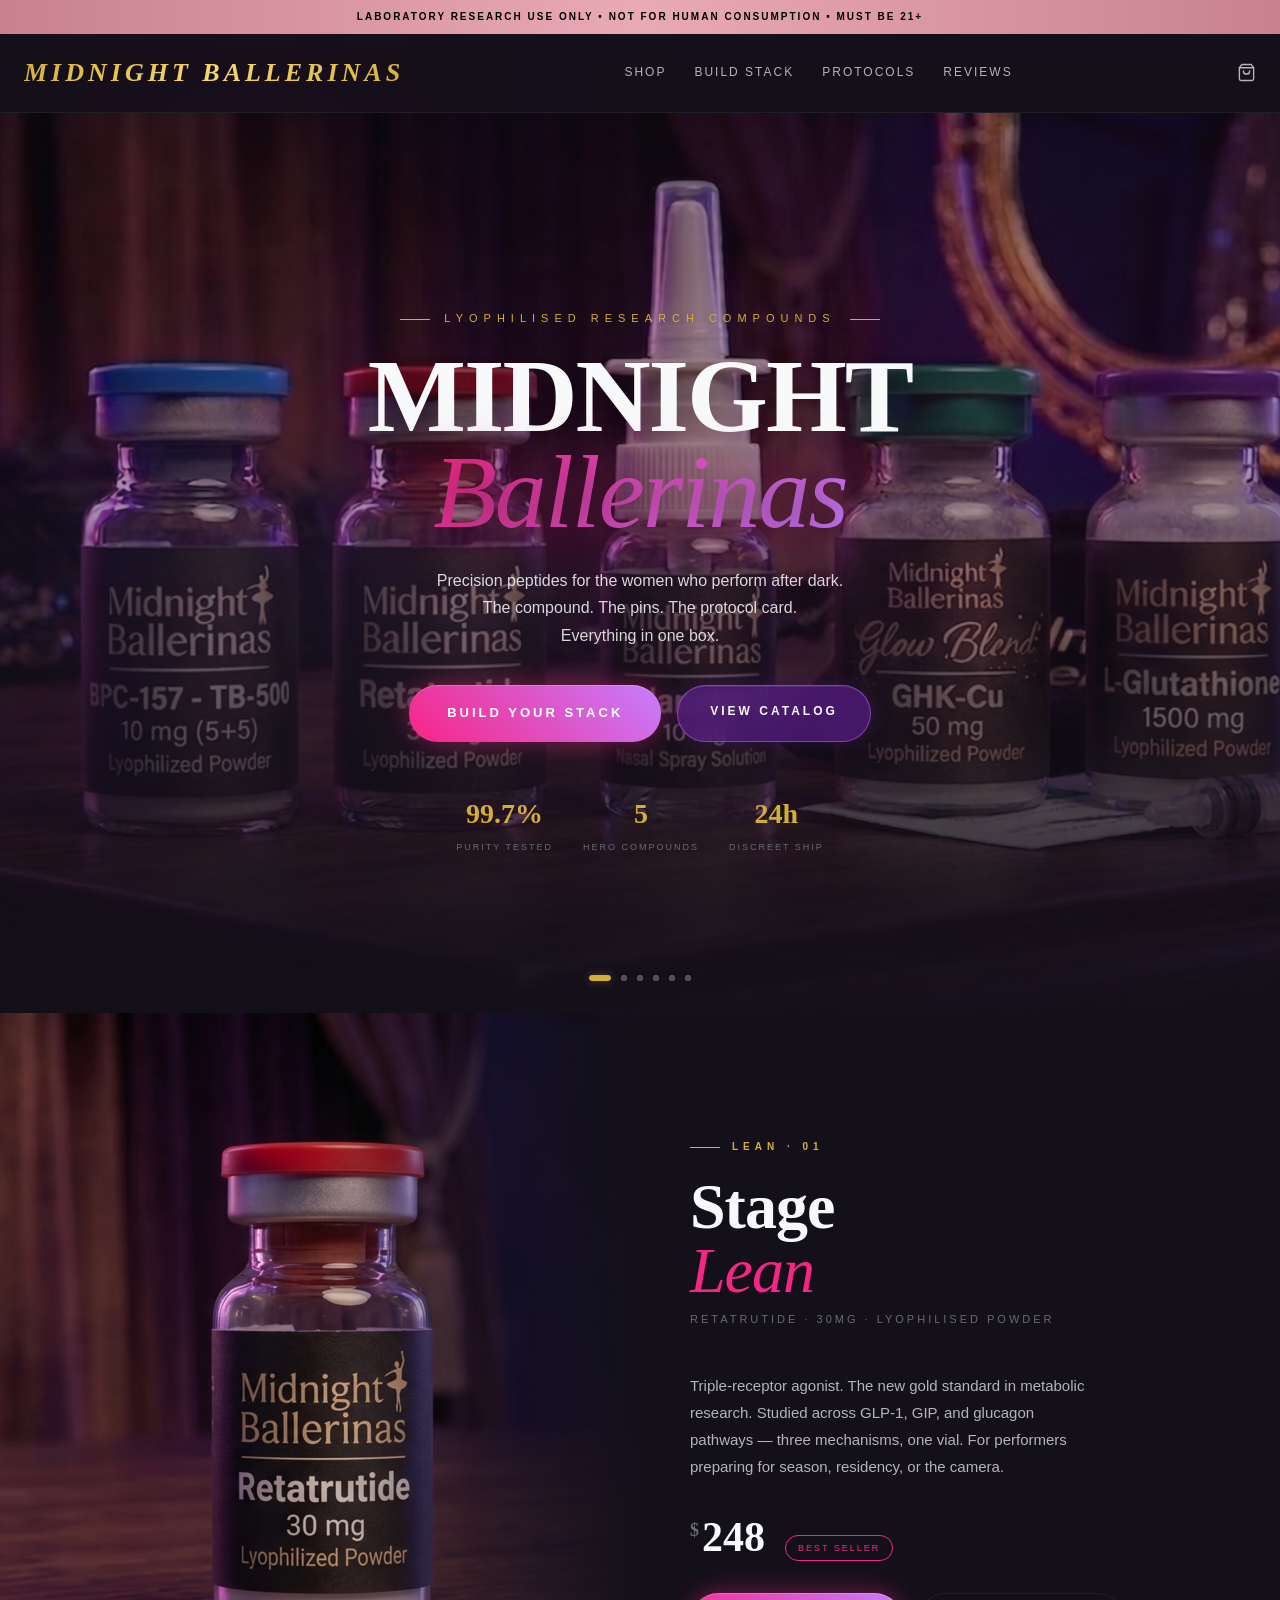
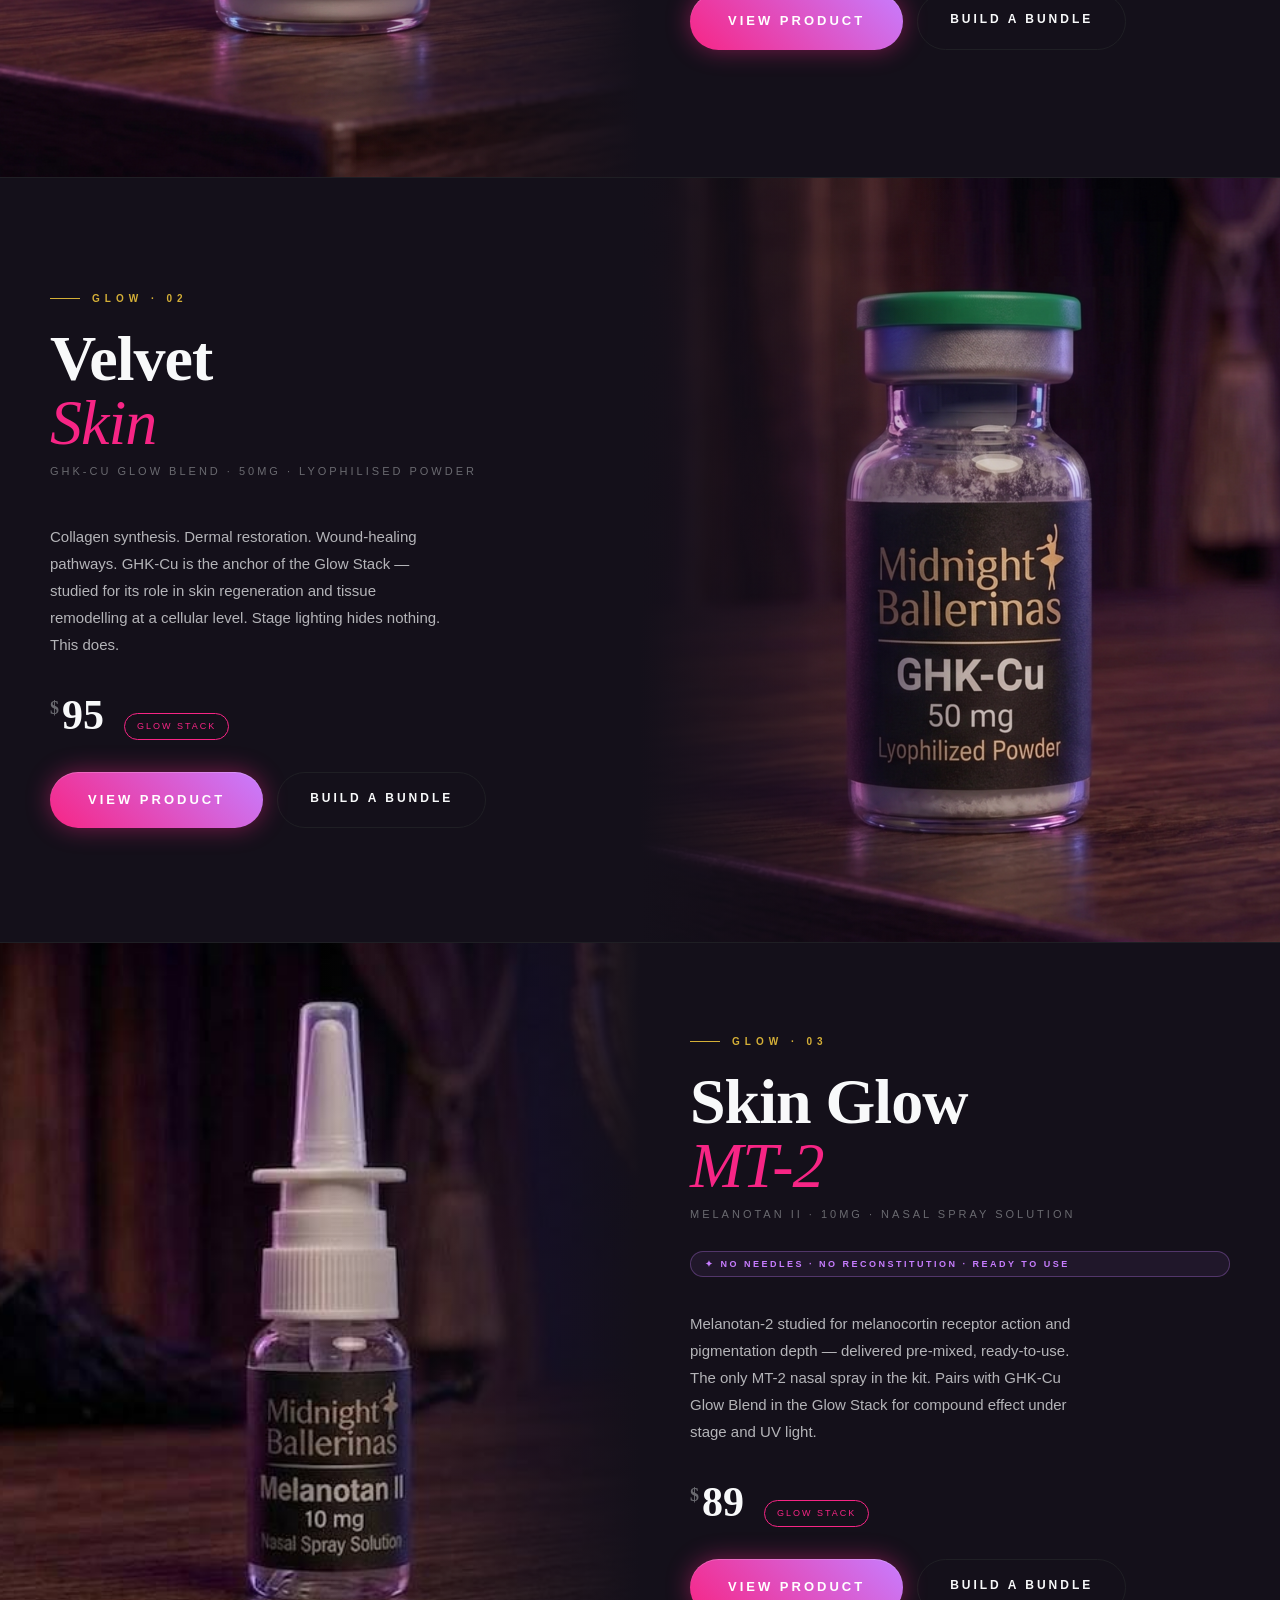
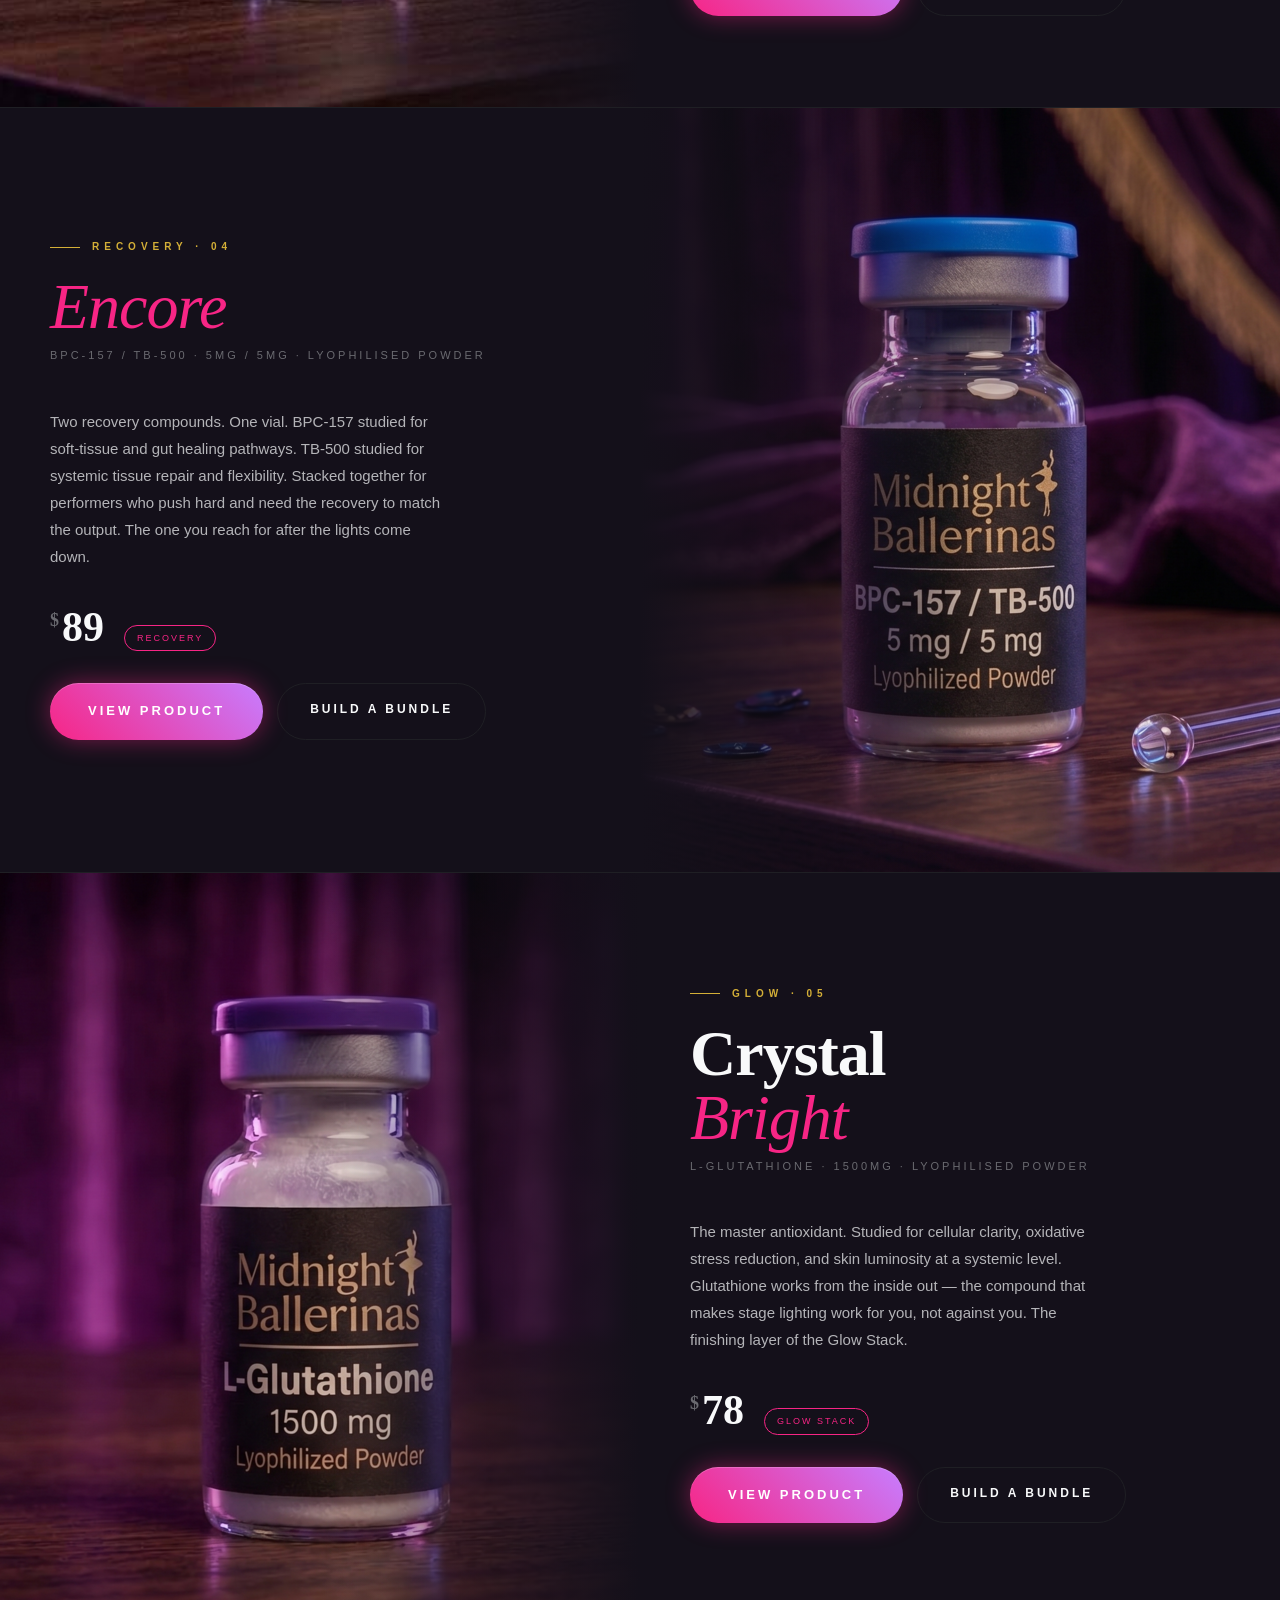
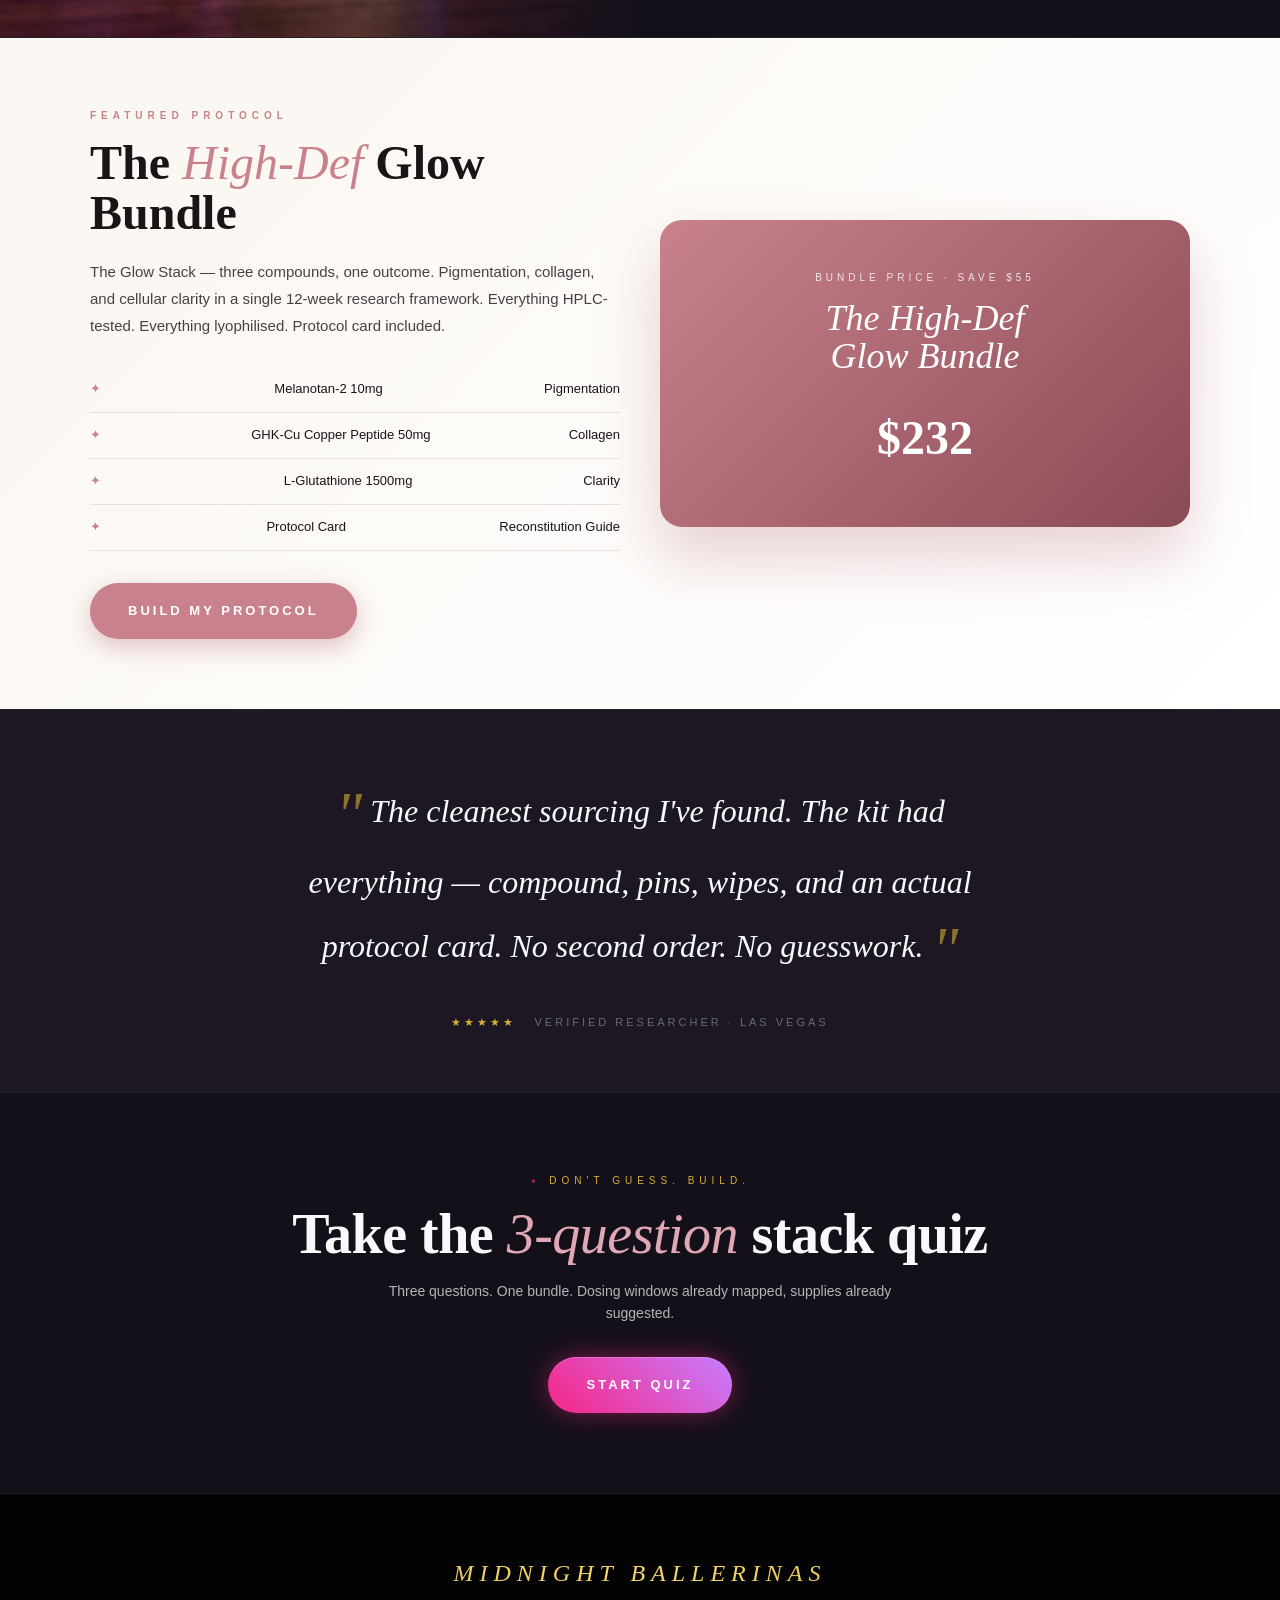
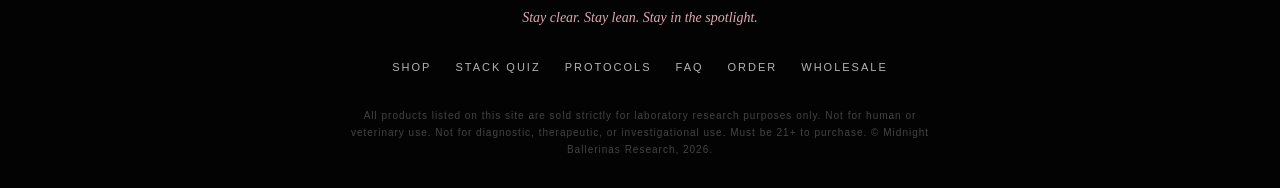
==== index.html @ f4f7a43a "Launch: Midnight Ballerinas static site Full e-commerce site with shop, product pages, basket, check" ====
<!DOCTYPE html>
<html lang="en">
<head>
  <meta charset="UTF-8" />
  <meta name="viewport" content="width=device-width, initial-scale=1.0" />
  <title>Midnight Ballerinas | Peptide Research Kits for Performers</title>
  <meta name="description" content="Lyophilised peptide research compounds and complete supply kits curated for the elite performer. Stay clear. Stay lean. Stay in the spotlight." />
  <link rel="stylesheet" href="style.css" />
</head>
<body>
  <div class="ambient-glow"></div>

  <div class="disclaimer">Laboratory Research Use Only • Not for Human Consumption • Must Be 21+</div>

  <nav>
    <a href="index.html" class="logo">MIDNIGHT BALLERINAS</a>
    <div class="nav-links">
      <a href="shop.html">Shop</a>
      <a href="quiz.html">Build Stack</a>
      <a href="protocols.html">Protocols</a>
      <a href="#proof">Reviews</a>
    </div>
    <a href="cart.html" class="nav-cart" aria-label="Basket">
      <svg width="19" height="19" viewBox="0 0 24 24" fill="none" stroke="currentColor" stroke-width="1.8" stroke-linecap="round" stroke-linejoin="round">
        <path d="M6 2L3 6v14a2 2 0 002 2h14a2 2 0 002-2V6l-3-4z"/><line x1="3" y1="6" x2="21" y2="6"/><path d="M16 10a4 4 0 01-8 0"/>
      </svg>
      <span class="nav-cart-badge" style="display:none;">0</span>
    </a>
    <div id="mobile-menu" onclick="document.querySelector('.nav-links').style.display = (document.querySelector('.nav-links').style.display === 'flex' ? 'none' : 'flex')">Menu</div>
  </nav>

  <!-- ═══════════════════════════════════
       CINEMATIC HERO
  ═══════════════════════════════════ -->
  <section class="hero hero-bg">
    <!-- Cinematic slideshow panels -->
    <div class="hero-slides">
      <div class="hero-slide active" style="background-image:url('images/hero.jpg')"></div>
      <div class="hero-slide" style="background-image:url('images/stage-lean.jpg')"></div>
      <div class="hero-slide" style="background-image:url('images/velvet-skin.jpg')"></div>
      <div class="hero-slide" style="background-image:url('images/mt2-spray.jpg')"></div>
      <div class="hero-slide" style="background-image:url('images/encore.jpg')"></div>
      <div class="hero-slide" style="background-image:url('images/crystal-bright.jpg')"></div>
    </div>
    <div class="hero-bg-overlay"></div>

    <!-- Slide indicators -->
    <div class="hero-indicators">
      <span class="hero-dot active"></span>
      <span class="hero-dot"></span>
      <span class="hero-dot"></span>
      <span class="hero-dot"></span>
      <span class="hero-dot"></span>
      <span class="hero-dot"></span>
    </div>

    <div class="hero-content-wrap">
      <div class="hero-eyebrow">Lyophilised Research Compounds</div>
      <h1>
        MIDNIGHT<br />
        <span class="accent">Ballerinas</span>
      </h1>
      <p class="lede">
        Precision peptides for the women who perform after dark.
        The compound. The pins. The protocol card.<br />Everything in one box.
      </p>
      <div style="display:flex; gap:16px; flex-wrap:wrap; justify-content:center; position:relative; z-index:1;">
        <a href="quiz.html" class="btn-neon">Build Your Stack</a>
        <a href="shop.html" class="btn-ghost">View Catalog</a>
      </div>

      <div class="hero-stats">
        <div class="hero-stat">
          <div class="hero-stat-num">99.7%</div>
          <div class="hero-stat-label">Purity Tested</div>
        </div>
        <div class="hero-stat">
          <div class="hero-stat-num">5</div>
          <div class="hero-stat-label">Hero Compounds</div>
        </div>
        <div class="hero-stat">
          <div class="hero-stat-num">24h</div>
          <div class="hero-stat-label">Discreet Ship</div>
        </div>
      </div>
    </div>
  </section>

  <!-- ═══════════════════════════════════
       CINEMA 1 — STAGE LEAN (Retatrutide)
  ═══════════════════════════════════ -->
  <div class="cinema-section reveal">
    <div class="cinema-img">
      <img src="images/stage-lean.jpg" alt="Stage Lean — Retatrutide" />
    </div>
    <div class="cinema-content">
      <div class="cinema-eyebrow">Lean · 01</div>
      <h2 class="cinema-name">Stage<br /><em>Lean</em></h2>
      <div class="cinema-compound">Retatrutide · 30mg · Lyophilised Powder</div>
      <p class="cinema-desc">
        Triple-receptor agonist. The new gold standard in metabolic research.
        Studied across GLP-1, GIP, and glucagon pathways — three mechanisms,
        one vial. For performers preparing for season, residency, or the camera.
      </p>
      <div class="cinema-price-row">
        <div class="cinema-price"><span class="currency">$</span>248</div>
        <div class="cinema-badge">Best Seller</div>
      </div>
      <div class="cinema-actions">
        <a href="product.html?id=retatrutide" class="btn-neon">View Product</a>
        <a href="quiz.html" class="btn-ghost">Build a Bundle</a>
      </div>
    </div>
  </div>

  <!-- ═══════════════════════════════════
       CINEMA 2 — VELVET SKIN (GHK-Cu)
  ═══════════════════════════════════ -->
  <div class="cinema-section reverse reveal">
    <div class="cinema-img">
      <img src="images/velvet-skin.jpg" alt="Velvet Skin — GHK-Cu" />
    </div>
    <div class="cinema-content">
      <div class="cinema-eyebrow">Glow · 02</div>
      <h2 class="cinema-name">Velvet<br /><em>Skin</em></h2>
      <div class="cinema-compound">GHK-Cu Glow Blend · 50mg · Lyophilised Powder</div>
      <p class="cinema-desc">
        Collagen synthesis. Dermal restoration. Wound-healing pathways.
        GHK-Cu is the anchor of the Glow Stack — studied for its role
        in skin regeneration and tissue remodelling at a cellular level.
        Stage lighting hides nothing. This does.
      </p>
      <div class="cinema-price-row">
        <div class="cinema-price"><span class="currency">$</span>95</div>
        <div class="cinema-badge">Glow Stack</div>
      </div>
      <div class="cinema-actions">
        <a href="product.html?id=ghkcu" class="btn-neon">View Product</a>
        <a href="quiz.html" class="btn-ghost">Build a Bundle</a>
      </div>
    </div>
  </div>

  <!-- ═══════════════════════════════════
       CINEMA 3 — SKIN GLOW MT-2 (Melanotan II)
  ═══════════════════════════════════ -->
  <div class="cinema-section reveal">
    <div class="cinema-img">
      <img src="images/mt2-spray.jpg" alt="Skin Glow MT-2 — Melanotan II" />
    </div>
    <div class="cinema-content">
      <div class="cinema-eyebrow">Glow · 03</div>
      <h2 class="cinema-name">Skin Glow<br /><em>MT-2</em></h2>
      <div class="cinema-compound">Melanotan II · 10mg · Nasal Spray Solution</div>
      <div class="cinema-spray-badge">✦ No Needles · No Reconstitution · Ready to Use</div>
      <p class="cinema-desc">
        Melanotan-2 studied for melanocortin receptor action and
        pigmentation depth — delivered pre-mixed, ready-to-use.
        The only MT-2 nasal spray in the kit. Pairs with GHK-Cu
        Glow Blend in the Glow Stack for compound effect under
        stage and UV light.
      </p>
      <div class="cinema-price-row">
        <div class="cinema-price"><span class="currency">$</span>89</div>
        <div class="cinema-badge">Glow Stack</div>
      </div>
      <div class="cinema-actions">
        <a href="product.html?id=mt2" class="btn-neon">View Product</a>
        <a href="quiz.html" class="btn-ghost">Build a Bundle</a>
      </div>
    </div>
  </div>

  <!-- ═══════════════════════════════════
       CINEMA 4 — ENCORE (BPC-157)
  ═══════════════════════════════════ -->
  <div class="cinema-section reverse reveal">
    <div class="cinema-img">
      <img src="images/encore.jpg" alt="Encore — BPC-157 / TB-500" style="object-position: center 35%;" />
    </div>
    <div class="cinema-content">
      <div class="cinema-eyebrow">Recovery · 04</div>
      <h2 class="cinema-name"><em>Encore</em></h2>
      <div class="cinema-compound">BPC-157 / TB-500 · 5mg / 5mg · Lyophilised Powder</div>
      <p class="cinema-desc">
        Two recovery compounds. One vial. BPC-157 studied for soft-tissue
        and gut healing pathways. TB-500 studied for systemic tissue repair
        and flexibility. Stacked together for performers who push hard
        and need the recovery to match the output.
        The one you reach for after the lights come down.
      </p>
      <div class="cinema-price-row">
        <div class="cinema-price"><span class="currency">$</span>89</div>
        <div class="cinema-badge">Recovery</div>
      </div>
      <div class="cinema-actions">
        <a href="product.html?id=encore" class="btn-neon">View Product</a>
        <a href="quiz.html" class="btn-ghost">Build a Bundle</a>
      </div>
    </div>
  </div>

  <!-- ═══════════════════════════════════
       CINEMA 5 — CRYSTAL BRIGHT (L-Glutathione)
  ═══════════════════════════════════ -->
  <div class="cinema-section reveal">
    <div class="cinema-img">
      <img src="images/crystal-bright.jpg" alt="Crystal Bright — L-Glutathione" style="object-position: center 40%;" />
    </div>
    <div class="cinema-content">
      <div class="cinema-eyebrow">Glow · 05</div>
      <h2 class="cinema-name">Crystal<br /><em>Bright</em></h2>
      <div class="cinema-compound">L-Glutathione · 1500mg · Lyophilised Powder</div>
      <p class="cinema-desc">
        The master antioxidant. Studied for cellular clarity, oxidative stress
        reduction, and skin luminosity at a systemic level. Glutathione works
        from the inside out — the compound that makes stage lighting work
        for you, not against you. The finishing layer of the Glow Stack.
      </p>
      <div class="cinema-price-row">
        <div class="cinema-price"><span class="currency">$</span>78</div>
        <div class="cinema-badge">Glow Stack</div>
      </div>
      <div class="cinema-actions">
        <a href="product.html?id=glutathione" class="btn-neon">View Product</a>
        <a href="quiz.html" class="btn-ghost">Build a Bundle</a>
      </div>
    </div>
  </div>

  <!-- ═══════════════════════════════════
       GLOW BUNDLE FEATURE — CLINICAL LUXE
  ═══════════════════════════════════ -->
  <section class="bundle-feature reveal">
    <div class="bundle-feature-inner">
      <div>
        <div class="bundle-feature-eyebrow">Featured Protocol</div>
        <h2>The <em>High-Def</em> Glow Bundle</h2>
        <p>The Glow Stack — three compounds, one outcome. Pigmentation, collagen,
          and cellular clarity in a single 12-week research framework.
          Everything HPLC-tested. Everything lyophilised. Protocol card included.</p>
        <ul class="bundle-feature-list">
          <li>Melanotan-2 10mg <span>Pigmentation</span></li>
          <li>GHK-Cu Copper Peptide 50mg <span>Collagen</span></li>
          <li>L-Glutathione 1500mg <span>Clarity</span></li>
          <li>Protocol Card <span>Reconstitution Guide</span></li>
        </ul>
        <a href="quiz.html" class="btn-rosegold">Build My Protocol</a>
      </div>
      <div class="bundle-feature-card">
        <div class="bundle-feature-card-tag">Bundle Price · Save $55</div>
        <div class="bundle-feature-card-name">The High-Def<br />Glow Bundle</div>
        <div class="bundle-feature-card-price">$232</div>
      </div>
    </div>
  </section>

  <!-- ═══════════════════════════════════
       SOCIAL PROOF
  ═══════════════════════════════════ -->
  <section class="proof reveal" id="proof">
    <p class="proof-quote">
      The cleanest sourcing I've found. The kit had everything — compound, pins, wipes, and an actual
      protocol card. No second order. No guesswork.
    </p>
    <div class="proof-attr"><span>★★★★★</span> &nbsp; Verified Researcher · Las Vegas</div>
  </section>

  <!-- ═══════════════════════════════════
       QUIZ CTA
  ═══════════════════════════════════ -->
  <section class="section text-center reveal">
    <div class="section-eyebrow">Don't Guess. Build.</div>
    <h2 class="section-title">Take the <span class="italic">3-question</span> stack quiz</h2>
    <p class="section-sub">Three questions. One bundle. Dosing windows already mapped, supplies already suggested.</p>
    <div class="mt-4">
      <a href="quiz.html" class="btn-neon">Start Quiz</a>
    </div>
  </section>

  <!-- FOOTER -->
  <footer>
    <div class="footer-logo">MIDNIGHT BALLERINAS</div>
    <div class="footer-tagline">Stay clear. Stay lean. Stay in the spotlight.</div>
    <div class="footer-links">
      <a href="shop.html">Shop</a>
      <a href="quiz.html">Stack Quiz</a>
      <a href="protocols.html">Protocols</a>
      <a href="faq.html">FAQ</a>
      <a href="checkout.html">Order</a>
      <a href="#">Wholesale</a>
    </div>
    <div class="footer-fineprint">
      All products listed on this site are sold strictly for laboratory research purposes only. Not for human or
      veterinary use. Not for diagnostic, therapeutic, or investigational use. Must be 21+ to purchase.
      © Midnight Ballerinas Research, 2026.
    </div>
  </footer>

  <script src="cart.js"></script>
  <script>
    // Scroll reveal
    const io = new IntersectionObserver((entries) => {
      entries.forEach((e) => {
        if (e.isIntersecting) { e.target.classList.add('in'); io.unobserve(e.target); }
      });
    }, { threshold: 0.08 });
    document.querySelectorAll('.reveal').forEach((el) => io.observe(el));

    // ── Cinematic Hero Slideshow ──────────────────────────
    (function () {
      const slides = document.querySelectorAll('.hero-slide');
      const dots   = document.querySelectorAll('.hero-dot');
      let current  = 0;
      let timer;

      // Preload all images so first crossfade is instant
      slides.forEach(s => {
        const url = s.style.backgroundImage.replace(/url\(['"]?(.*?)['"]?\)/, '$1');
        const img = new Image(); img.src = url;
      });

      function goTo(idx) {
        slides[current].classList.remove('active');
        dots[current].classList.remove('active');
        current = (idx + slides.length) % slides.length;
        slides[current].classList.add('active');
        dots[current].classList.add('active');
      }

      function next() { goTo(current + 1); }

      // Auto-advance every 3.5 s (accounts for 1.8 s fade)
      function start() { timer = setInterval(next, 3500); }
      function reset()  { clearInterval(timer); start(); }

      // Dot clicks
      dots.forEach((d, i) => d.addEventListener('click', () => { goTo(i); reset(); }));

      start();
    })();
  </script>
</body>
</html>
---- style.css ----
/* ============================================
   MIDNIGHT BALLERINA — Dark Glamour System
   ============================================ */

:root {
  --bg-dark: #14101a;
  --bg-elevated: #1c1722;
  --card-bg: #221c2a;
  --card-bg-hover: #2a2233;
  --border-subtle: #1f1f24;
  --border-gold: #2a2317;

  --gold: #D4AF37;
  --gold-soft: #b8962e;
  --gold-glow: rgba(212, 175, 55, 0.35);

  --neon-pink: #F72585;
  --neon-pink-soft: #ff6ba8;
  --neon-purple: #C77DFF;
  --neon-glow: rgba(247, 37, 133, 0.45);

  --rose-gold: #C9828D;
  --rose-gold-soft: #e0a8b4;
  --blush: #FFB4C8;
  --clinical-white: #F8F9FA;
  --clinical-cream: #faf6f1;

  --text-primary: #F8F9FA;
  --text-secondary: #b4b4b8;
  --text-muted: #6a6a70;

  --font-display: 'Playfair Display', 'Cormorant Garamond', Georgia, serif;
  --font-sans: 'Inter', -apple-system, BlinkMacSystemFont, 'Segoe UI', sans-serif;

  --radius-sm: 8px;
  --radius-md: 14px;
  --radius-lg: 22px;

  --shadow-card: 0 10px 30px rgba(0, 0, 0, 0.5), 0 1px 0 rgba(255, 255, 255, 0.03) inset;
  --shadow-glow-pink: 0 0 30px rgba(247, 37, 133, 0.4), 0 0 60px rgba(199, 125, 255, 0.25);
  --shadow-glow-gold: 0 0 25px rgba(212, 175, 55, 0.35);

  --ease: cubic-bezier(0.22, 1, 0.36, 1);
}

* {
  box-sizing: border-box;
}

html {
  scroll-behavior: smooth;
}

body {
  background-color: var(--bg-dark);
  color: var(--text-primary);
  font-family: var(--font-sans);
  margin: 0;
  padding: 0;
  overflow-x: hidden;
  -webkit-font-smoothing: antialiased;
  -moz-osx-font-smoothing: grayscale;
  line-height: 1.6;
}

/* Typography fallbacks via Google Fonts */
@import url('https://fonts.googleapis.com/css2?family=Inter:wght@300;400;500;600;700&family=Playfair+Display:ital,wght@0,400;0,600;0,700;0,900;1,400&display=swap');

img { max-width: 100%; display: block; }
a { color: inherit; }

/* ============================================
   AMBIENT BACKGROUND GLOW
   ============================================ */
.ambient-glow {
  position: fixed;
  inset: 0;
  pointer-events: none;
  z-index: 0;
  overflow: hidden;
}
.ambient-glow::before,
.ambient-glow::after {
  content: '';
  position: absolute;
  width: 60vw;
  height: 60vw;
  border-radius: 50%;
  filter: blur(120px);
  opacity: 0.25;
  animation: drift 22s ease-in-out infinite alternate;
}
.ambient-glow::before {
  background: radial-gradient(circle, var(--neon-pink), transparent 60%);
  top: -10vw;
  left: -10vw;
}
.ambient-glow::after {
  background: radial-gradient(circle, var(--neon-purple), transparent 60%);
  bottom: -15vw;
  right: -15vw;
  animation-delay: -8s;
}
@keyframes drift {
  0%   { transform: translate(0, 0) scale(1); }
  100% { transform: translate(40px, -30px) scale(1.15); }
}

/* ============================================
   DISCLAIMER STRIP
   ============================================ */
.disclaimer {
  background: linear-gradient(90deg, var(--gold-soft), var(--gold), var(--gold-soft));
  color: #000;
  font-size: 10px;
  text-align: center;
  padding: 9px 12px;
  font-weight: 800;
  text-transform: uppercase;
  letter-spacing: 2px;
  position: relative;
  z-index: 10;
}

/* ============================================
   NAVIGATION
   ============================================ */
nav {
  display: flex;
  justify-content: space-between;
  align-items: center;
  padding: 18px 24px;
  border-bottom: 1px solid var(--border-subtle);
  background: rgba(20, 16, 26, 0.85);
  backdrop-filter: blur(14px);
  -webkit-backdrop-filter: blur(14px);
  position: sticky;
  top: 0;
  z-index: 50;
}

.logo {
  font-family: var(--font-display);
  font-style: italic;
  font-weight: 700;
  font-size: 26px;
  letter-spacing: 4px;
  background: linear-gradient(135deg, var(--gold) 0%, #f5d76e 50%, var(--gold) 100%);
  -webkit-background-clip: text;
  background-clip: text;
  -webkit-text-fill-color: transparent;
  text-decoration: none;
}

.nav-links {
  display: none;
  gap: 28px;
  font-size: 12px;
  letter-spacing: 2px;
  text-transform: uppercase;
}
.nav-links a {
  text-decoration: none;
  color: var(--text-secondary);
  transition: color 0.3s var(--ease);
  position: relative;
}
.nav-links a:hover { color: var(--neon-pink); }
.nav-links a::after {
  content: '';
  position: absolute;
  left: 0; bottom: -6px;
  width: 0; height: 1px;
  background: var(--neon-pink);
  transition: width 0.4s var(--ease);
}
.nav-links a:hover::after { width: 100%; }

#mobile-menu {
  font-size: 11px;
  letter-spacing: 3px;
  text-transform: uppercase;
  color: var(--neon-pink);
  cursor: pointer;
  font-weight: 600;
  padding: 8px 14px;
  border: 1px solid var(--neon-pink);
  border-radius: 30px;
  transition: all 0.3s var(--ease);
}
#mobile-menu:hover {
  background: var(--neon-pink);
  color: #000;
  box-shadow: 0 0 18px var(--neon-glow);
}

@media (min-width: 768px) {
  .nav-links { display: flex; }
  #mobile-menu { display: none; }
}

/* ============================================
   HERO
   ============================================ */
.hero {
  min-height: 100vh;
  display: flex;
  flex-direction: column;
  justify-content: center;
  align-items: center;
  text-align: center;
  padding: 0;
  position: relative;
  overflow: hidden;
  background: var(--bg-dark);
}

/* ── Cinematic Slideshow ──────────────────────── */
.hero-slides {
  position: absolute;
  inset: 0;
  z-index: 0;
}

.hero-slide {
  position: absolute;
  inset: 0;
  background-size: cover;
  background-position: center 40%;
  opacity: 0;
  transform: scale(1.06);
  transition:
    opacity 1.8s cubic-bezier(0.4, 0, 0.2, 1),
    transform 7s cubic-bezier(0.0, 0.0, 0.2, 1);
  will-change: opacity, transform;
}

.hero-slide.active {
  opacity: 1;
  transform: scale(1.0);
}

/* Slide-specific focal points */
.hero-slide:nth-child(1) { background-position: center 38%; } /* Encore — BPC-157/TB-500 purple velvet */
.hero-slide:nth-child(2) { background-position: center 48%; } /* Group lineup */
.hero-slide:nth-child(3) { background-position: center 52%; } /* Stage Lean — Retatrutide */
.hero-slide:nth-child(4) { background-position: center 55%; } /* Velvet Skin — GHK-Cu */
.hero-slide:nth-child(5) { background-position: center 40%; } /* MT-2 nasal spray */

/* Multi-layer overlay: cinematic vignette + brand tint */
.hero-bg-overlay {
  position: absolute;
  inset: 0;
  z-index: 1;
  background:
    linear-gradient(to bottom,
      rgba(20, 16, 26, 0.45) 0%,
      rgba(20, 16, 26, 0.25) 35%,
      rgba(20, 16, 26, 0.65) 70%,
      rgba(20, 16, 26, 0.97) 100%),
    radial-gradient(ellipse at 25% 55%, rgba(199, 125, 255, 0.14), transparent 55%),
    radial-gradient(ellipse at 75% 25%, rgba(247, 37, 133, 0.10), transparent 50%);
}

/* Slide dot indicators */
.hero-indicators {
  position: absolute;
  bottom: 32px;
  left: 50%;
  transform: translateX(-50%);
  z-index: 10;
  display: flex;
  gap: 10px;
  align-items: center;
}
.hero-dot {
  width: 6px;
  height: 6px;
  border-radius: 50%;
  background: rgba(255, 255, 255, 0.25);
  cursor: pointer;
  transition: all 0.4s ease;
  border: 1px solid rgba(255,255,255,0.1);
}
.hero-dot.active {
  width: 22px;
  border-radius: 3px;
  background: var(--gold);
  border-color: var(--gold);
  box-shadow: 0 0 8px var(--gold-glow);
}

/* Content sits above all layers */
.hero-content-wrap {
  position: relative;
  z-index: 2;
  display: flex;
  flex-direction: column;
  align-items: center;
  padding: 120px 24px 80px;
  width: 100%;
}

.hero::before {
  content: '';
  position: absolute;
  inset: 0;
  z-index: 1;
  background-image:
    linear-gradient(rgba(212, 175, 55, 0.03) 1px, transparent 1px),
    linear-gradient(90deg, rgba(212, 175, 55, 0.03) 1px, transparent 1px);
  background-size: 60px 60px;
  mask-image: radial-gradient(ellipse at center, black 20%, transparent 70%);
  -webkit-mask-image: radial-gradient(ellipse at center, black 20%, transparent 70%);
  pointer-events: none;
}

.hero-eyebrow {
  font-size: 11px;
  letter-spacing: 6px;
  text-transform: uppercase;
  color: var(--gold);
  margin-bottom: 20px;
  font-weight: 500;
  position: relative;
  display: inline-block;
}
.hero-eyebrow::before,
.hero-eyebrow::after {
  content: '';
  display: inline-block;
  width: 30px; height: 1px;
  background: var(--gold);
  vertical-align: middle;
  margin: 0 14px;
}

.hero h1 {
  font-family: var(--font-display);
  font-weight: 700;
  font-size: clamp(3rem, 12vw, 6.5rem);
  line-height: 0.92;
  margin: 0;
  letter-spacing: -2px;
  position: relative;
  z-index: 1;
  text-shadow: 0 4px 40px rgba(0,0,0,0.6);
}
.hero h1 .accent {
  font-style: italic;
  font-weight: 400;
  background: linear-gradient(135deg, var(--neon-pink), var(--neon-purple));
  -webkit-background-clip: text;
  background-clip: text;
  -webkit-text-fill-color: transparent;
  filter: drop-shadow(0 0 30px var(--neon-glow));
}

.hero p.lede {
  color: rgba(248, 249, 250, 0.85);
  max-width: 420px;
  margin: 28px auto 36px;
  font-size: 16px;
  line-height: 1.7;
  position: relative;
  z-index: 1;
}

/* Hero stats row */
.hero-stats {
  display: flex;
  gap: 30px;
  margin-top: 50px;
  position: relative;
  z-index: 1;
}
.hero-stat {
  text-align: center;
}
.hero-stat-num {
  font-family: var(--font-display);
  font-size: 28px;
  color: var(--gold);
  font-weight: 700;
}
.hero-stat-label {
  font-size: 9px;
  letter-spacing: 2px;
  text-transform: uppercase;
  color: var(--text-muted);
  margin-top: 4px;
}

/* ============================================
   BUTTONS
   ============================================ */
.btn-neon {
  display: inline-block;
  background: linear-gradient(45deg, var(--neon-pink), var(--neon-purple));
  color: #fff;
  padding: 18px 38px;
  border-radius: 50px;
  text-decoration: none;
  font-weight: 700;
  font-size: 13px;
  letter-spacing: 3px;
  text-transform: uppercase;
  border: none;
  cursor: pointer;
  position: relative;
  box-shadow: 0 0 25px var(--neon-glow), inset 0 1px 0 rgba(255, 255, 255, 0.2);
  transition: transform 0.4s var(--ease), box-shadow 0.4s var(--ease);
  z-index: 1;
}
.btn-neon::before {
  content: '';
  position: absolute;
  inset: -2px;
  border-radius: 50px;
  background: linear-gradient(45deg, var(--neon-pink), var(--neon-purple), var(--neon-pink));
  background-size: 200% 200%;
  z-index: -1;
  opacity: 0;
  transition: opacity 0.4s var(--ease);
  animation: shimmer 3s linear infinite;
}
@keyframes shimmer {
  0% { background-position: 0% 50%; }
  100% { background-position: 200% 50%; }
}
.btn-neon:hover {
  transform: translateY(-2px) scale(1.02);
  box-shadow: 0 8px 40px var(--neon-glow), inset 0 1px 0 rgba(255, 255, 255, 0.3);
}
.btn-neon:hover::before { opacity: 1; }

.btn-gold {
  display: inline-block;
  background: linear-gradient(135deg, var(--gold-soft), var(--gold), var(--gold-soft));
  color: #000;
  padding: 18px 38px;
  border-radius: 50px;
  text-decoration: none;
  font-weight: 800;
  font-size: 13px;
  letter-spacing: 3px;
  text-transform: uppercase;
  border: none;
  cursor: pointer;
  box-shadow: var(--shadow-glow-gold), inset 0 1px 0 rgba(255, 255, 255, 0.4);
  transition: transform 0.4s var(--ease), box-shadow 0.4s var(--ease);
}
.btn-gold:hover {
  transform: translateY(-2px);
  box-shadow: 0 10px 40px var(--gold-glow), inset 0 1px 0 rgba(255, 255, 255, 0.5);
}

.btn-ghost {
  display: inline-block;
  background: transparent;
  color: var(--text-primary);
  padding: 16px 32px;
  border-radius: 50px;
  text-decoration: none;
  font-weight: 600;
  font-size: 12px;
  letter-spacing: 3px;
  text-transform: uppercase;
  border: 1px solid var(--border-subtle);
  cursor: pointer;
  transition: all 0.3s var(--ease);
}
.btn-ghost:hover {
  border-color: var(--gold);
  color: var(--gold);
}

/* Hero-specific ghost button — velvety purple */
.hero .btn-ghost {
  background: rgba(88, 28, 135, 0.72);
  border-color: rgba(199, 125, 255, 0.45);
  color: var(--text-primary);
  backdrop-filter: blur(8px);
  -webkit-backdrop-filter: blur(8px);
  box-shadow: 0 0 20px rgba(88, 28, 135, 0.35), inset 0 1px 0 rgba(255,255,255,0.08);
}
.hero .btn-ghost:hover {
  background: rgba(109, 40, 170, 0.88);
  border-color: rgba(199, 125, 255, 0.75);
  color: #fff;
  box-shadow: 0 0 30px rgba(109, 40, 170, 0.55), inset 0 1px 0 rgba(255,255,255,0.12);
}

/* ============================================
   SECTION HEADERS
   ============================================ */
.section {
  padding: 80px 24px;
  position: relative;
  z-index: 1;
}
.section-header {
  text-align: center;
  margin-bottom: 50px;
}
.section-eyebrow {
  font-size: 10px;
  letter-spacing: 5px;
  text-transform: uppercase;
  color: var(--gold);
  margin-bottom: 16px;
  font-weight: 500;
}
.section-title {
  font-family: var(--font-display);
  font-size: clamp(2rem, 7vw, 3.5rem);
  font-weight: 700;
  line-height: 1.05;
  margin: 0 0 16px;
  letter-spacing: -0.5px;
}
.section-title .italic {
  font-style: italic;
  font-weight: 400;
  color: var(--rose-gold-soft);
}
.section-sub {
  color: var(--text-secondary);
  max-width: 520px;
  margin: 0 auto;
  font-size: 14px;
}

/* ============================================
   PRODUCT GRID & CARDS
   ============================================ */
.product-grid {
  display: grid;
  grid-template-columns: repeat(2, 1fr);
  gap: 14px;
  max-width: 1200px;
  margin: 0 auto;
}
@media (min-width: 768px) {
  .product-grid { grid-template-columns: repeat(3, 1fr); gap: 20px; }
}
@media (min-width: 1100px) {
  .product-grid { grid-template-columns: repeat(4, 1fr); }
}

.product-card {
  background: linear-gradient(180deg, var(--card-bg) 0%, #160f1e 100%);
  border: 1px solid var(--border-subtle);
  border-radius: var(--radius-md);
  padding: 24px 20px 24px;
  position: relative;
  overflow: hidden;
  cursor: pointer;
  transition: transform 0.5s var(--ease), border-color 0.4s var(--ease), box-shadow 0.4s var(--ease);
  text-decoration: none;
  color: inherit;
  display: flex;
  flex-direction: column;
  min-height: 320px;
}
.product-card::before {
  content: '';
  position: absolute;
  inset: -1px;
  border-radius: var(--radius-md);
  padding: 1px;
  background: linear-gradient(135deg, transparent, var(--neon-pink), transparent 60%);
  -webkit-mask: linear-gradient(#fff 0 0) content-box, linear-gradient(#fff 0 0);
  mask: linear-gradient(#fff 0 0) content-box, linear-gradient(#fff 0 0);
  -webkit-mask-composite: xor;
  mask-composite: exclude;
  opacity: 0;
  transition: opacity 0.4s var(--ease);
  pointer-events: none;
}
.product-card:hover {
  transform: translateY(-6px);
  border-color: transparent;
  box-shadow: 0 20px 50px rgba(247, 37, 133, 0.18), 0 0 0 1px rgba(247, 37, 133, 0.25);
}
.product-card:hover::before { opacity: 1; }

/* Link wrapper inside card — takes up flex space, no underline */
.product-card-link {
  display: flex;
  flex-direction: column;
  flex: 1;
  text-decoration: none;
  color: inherit;
  min-width: 0;
}

.product-tag {
  font-size: 9px;
  letter-spacing: 2px;
  text-transform: uppercase;
  color: var(--gold);
  font-weight: 600;
  margin-bottom: 14px;
  display: inline-block;
}
.product-name {
  color: var(--neon-pink);
  font-weight: 700;
  font-size: 14px;
  letter-spacing: 1.5px;
  text-transform: uppercase;
  margin-bottom: 8px;
}
.product-desc {
  font-size: 12.5px;
  color: var(--text-secondary);
  line-height: 1.55;
  margin: 0 0 18px;
  flex: 1;
}
.product-badge-spray {
  display: inline-block;
  font-size: 9px;
  letter-spacing: 2px;
  text-transform: uppercase;
  font-weight: 700;
  color: var(--neon-purple);
  border: 1px solid rgba(199, 125, 255, 0.35);
  background: rgba(199, 125, 255, 0.08);
  border-radius: 20px;
  padding: 4px 10px;
  margin-bottom: 10px;
}
.product-badge-dual {
  display: inline-block;
  font-size: 9px;
  letter-spacing: 2px;
  text-transform: uppercase;
  font-weight: 700;
  color: var(--gold);
  border: 1px solid rgba(212, 175, 55, 0.35);
  background: rgba(212, 175, 55, 0.07);
  border-radius: 20px;
  padding: 4px 10px;
  margin-bottom: 10px;
}
.product-meta {
  display: flex;
  justify-content: space-between;
  align-items: center;
  padding-top: 14px;
  border-top: 1px solid var(--border-subtle);
}
.product-price {
  font-family: var(--font-display);
  font-size: 20px;
  color: var(--clinical-white);
  font-weight: 600;
}
.product-price .currency {
  font-size: 12px;
  color: var(--text-muted);
  vertical-align: super;
  margin-right: 2px;
}
.product-cta {
  font-size: 10px;
  letter-spacing: 2px;
  text-transform: uppercase;
  color: var(--gold);
  font-weight: 600;
}

/* Product image slot */
.product-img {
  aspect-ratio: 4 / 3;
  margin: -24px -20px 20px;
  border-radius: var(--radius-md) var(--radius-md) 0 0;
  overflow: hidden;
  background: linear-gradient(135deg, #221c2a, #14101a);
  display: flex;
  align-items: center;
  justify-content: center;
}
.product-img img { width: 100%; height: 100%; object-fit: cover; object-position: center center; }

/* ============================================
   QUIZ
   ============================================ */
.quiz-shell {
  max-width: 560px;
  margin: 60px auto;
  padding: 0 20px;
}
.quiz-container {
  background: linear-gradient(180deg, var(--card-bg) 0%, #0a0a0d 100%);
  border: 1px solid var(--border-gold);
  border-radius: var(--radius-lg);
  padding: 36px 28px;
  position: relative;
  overflow: hidden;
  box-shadow: var(--shadow-card);
}
.quiz-container::before {
  content: '';
  position: absolute;
  top: 0; left: 0; right: 0;
  height: 1px;
  background: linear-gradient(90deg, transparent, var(--gold), transparent);
}

.quiz-progress {
  display: flex;
  align-items: center;
  gap: 10px;
  margin-bottom: 28px;
}
.quiz-progress-track {
  flex: 1;
  height: 3px;
  background: var(--border-subtle);
  border-radius: 2px;
  overflow: hidden;
}
.quiz-progress-bar {
  height: 100%;
  width: 33%;
  background: linear-gradient(90deg, var(--neon-pink), var(--neon-purple));
  border-radius: 2px;
  transition: width 0.6s var(--ease);
  box-shadow: 0 0 10px var(--neon-glow);
}
.quiz-progress-label {
  font-size: 10px;
  letter-spacing: 2px;
  color: var(--gold);
  font-weight: 600;
  white-space: nowrap;
}

.quiz-step {
  animation: fadeUp 0.6s var(--ease);
}
@keyframes fadeUp {
  from { opacity: 0; transform: translateY(14px); }
  to   { opacity: 1; transform: translateY(0); }
}

.quiz-question-num {
  font-family: var(--font-display);
  font-style: italic;
  color: var(--rose-gold);
  font-size: 13px;
  margin-bottom: 8px;
}
.quiz-question {
  font-family: var(--font-display);
  font-size: 26px;
  font-weight: 600;
  margin: 0 0 28px;
  line-height: 1.2;
}

.quiz-option {
  display: flex;
  align-items: center;
  justify-content: space-between;
  width: 100%;
  background: rgba(255, 255, 255, 0.02);
  border: 1px solid var(--border-subtle);
  color: var(--text-primary);
  padding: 18px 20px;
  border-radius: var(--radius-md);
  margin-bottom: 10px;
  cursor: pointer;
  font-family: var(--font-sans);
  font-size: 14px;
  text-align: left;
  transition: all 0.3s var(--ease);
}
.quiz-option:hover {
  border-color: var(--neon-pink);
  background: rgba(255, 0, 255, 0.06);
  transform: translateX(4px);
}
.quiz-option-label {
  display: flex;
  flex-direction: column;
  gap: 2px;
}
.quiz-option-title {
  font-weight: 600;
  font-size: 14px;
}
.quiz-option-sub {
  font-size: 11px;
  color: var(--text-muted);
  letter-spacing: 1px;
  text-transform: uppercase;
}
.quiz-option-arrow {
  color: var(--neon-pink);
  font-size: 18px;
  transition: transform 0.3s var(--ease);
}
.quiz-option:hover .quiz-option-arrow { transform: translateX(4px); }

/* Q1 multi-select checkbox cards */
.quiz-option-check {
  width: 22px;
  height: 22px;
  border: 2px solid var(--border-subtle);
  border-radius: 6px;
  display: flex;
  align-items: center;
  justify-content: center;
  flex-shrink: 0;
  font-size: 12px;
  color: #fff;
  transition: all 0.3s var(--ease);
}
.quiz-option.selected {
  border-color: var(--neon-pink);
  background: rgba(255, 0, 255, 0.08);
  transform: translateX(4px);
}
.quiz-option.selected .quiz-option-check {
  background: var(--neon-pink);
  border-color: var(--neon-pink);
  box-shadow: 0 0 10px var(--neon-glow);
}
.quiz-continue {
  display: block;
  width: 100%;
  background: linear-gradient(45deg, var(--neon-pink), var(--neon-purple));
  color: #fff;
  padding: 18px;
  border-radius: var(--radius-md);
  border: none;
  cursor: pointer;
  font-family: var(--font-sans);
  font-size: 13px;
  font-weight: 700;
  letter-spacing: 3px;
  text-transform: uppercase;
  margin-top: 20px;
  opacity: 0.35;
  pointer-events: none;
  transition: opacity 0.3s var(--ease), transform 0.3s var(--ease), box-shadow 0.3s var(--ease);
}
.quiz-continue.enabled {
  opacity: 1;
  pointer-events: auto;
  box-shadow: 0 0 25px var(--neon-glow);
}
.quiz-continue.enabled:hover {
  transform: translateY(-2px);
  box-shadow: 0 6px 35px var(--neon-glow);
}
.quiz-multiselect-hint {
  font-size: 11px;
  color: var(--text-muted);
  letter-spacing: 1px;
  text-transform: uppercase;
  margin-bottom: 18px;
}

/* Result — Clinical Luxe */
.quiz-result {
  background: linear-gradient(180deg, var(--clinical-cream) 0%, #ffffff 100%);
  color: #1a1416;
  border: 1px solid var(--rose-gold);
  border-radius: var(--radius-lg);
  padding: 36px 28px;
  position: relative;
  overflow: hidden;
  animation: fadeUp 0.7s var(--ease);
}
.quiz-result::before {
  content: '';
  position: absolute;
  top: 0; left: 0; right: 0;
  height: 1px;
  background: linear-gradient(90deg, transparent, var(--rose-gold), transparent);
}
.quiz-result-eyebrow {
  font-size: 10px;
  letter-spacing: 4px;
  text-transform: uppercase;
  color: var(--rose-gold);
  font-weight: 600;
  margin-bottom: 12px;
}
.quiz-result-name {
  font-family: var(--font-display);
  font-size: 32px;
  font-weight: 700;
  line-height: 1.1;
  margin: 0 0 18px;
  color: #1a1416;
}
.quiz-result-name em {
  font-weight: 400;
  color: var(--rose-gold);
}
.quiz-result-desc {
  font-size: 14px;
  line-height: 1.7;
  color: #4a3f42;
  margin-bottom: 24px;
}
.quiz-result-items {
  display: flex;
  flex-direction: column;
  gap: 8px;
  margin-bottom: 28px;
}
.quiz-result-item {
  display: flex;
  align-items: center;
  justify-content: space-between;
  padding: 14px 16px;
  background: rgba(183, 110, 121, 0.08);
  border: 1px solid rgba(183, 110, 121, 0.2);
  border-radius: var(--radius-sm);
  font-size: 13px;
}
.quiz-result-item-name {
  font-weight: 600;
  color: #1a1416;
}
.quiz-result-item-dose {
  font-size: 11px;
  color: var(--rose-gold);
  letter-spacing: 1px;
  text-transform: uppercase;
}
.quiz-result-total {
  display: flex;
  justify-content: space-between;
  align-items: baseline;
  padding: 14px 0;
  border-top: 1px solid rgba(183, 110, 121, 0.3);
  margin-bottom: 24px;
}
.quiz-result-total-label {
  font-size: 11px;
  letter-spacing: 2px;
  text-transform: uppercase;
  color: #6a5a5e;
}
.quiz-result-total-amount {
  font-family: var(--font-display);
  font-size: 28px;
  font-weight: 700;
  color: #1a1416;
}
.quiz-result-total-strike {
  font-size: 14px;
  color: #a08a8e;
  text-decoration: line-through;
  margin-right: 8px;
  font-family: var(--font-sans);
}
.quiz-restart {
  display: block;
  margin-top: 16px;
  text-align: center;
  font-size: 11px;
  letter-spacing: 2px;
  color: #6a5a5e;
  text-transform: uppercase;
  text-decoration: none;
  cursor: pointer;
}
.quiz-restart:hover { color: var(--rose-gold); }

/* ============================================
   FEATURED BUNDLE / CLINICAL LUXE BLOCK
   ============================================ */
.bundle-feature {
  background: linear-gradient(135deg, var(--clinical-cream) 0%, #fff 100%);
  color: #1a1416;
  padding: 70px 24px;
  position: relative;
  overflow: hidden;
}
.bundle-feature-inner {
  max-width: 1100px;
  margin: 0 auto;
  display: grid;
  gap: 40px;
}
@media (min-width: 880px) {
  .bundle-feature-inner { grid-template-columns: 1fr 1fr; align-items: center; }
}
.bundle-feature-eyebrow {
  font-size: 10px;
  letter-spacing: 5px;
  text-transform: uppercase;
  color: var(--rose-gold);
  font-weight: 600;
  margin-bottom: 14px;
}
.bundle-feature h2 {
  font-family: var(--font-display);
  font-size: clamp(2rem, 5vw, 3rem);
  line-height: 1.05;
  margin: 0 0 20px;
  color: #1a1416;
}
.bundle-feature h2 em {
  font-weight: 400;
  color: var(--rose-gold);
}
.bundle-feature p {
  color: #4a3f42;
  font-size: 15px;
  line-height: 1.8;
  margin-bottom: 28px;
}
.bundle-feature-list {
  list-style: none;
  padding: 0;
  margin: 0 0 32px;
}
.bundle-feature-list li {
  padding: 12px 0;
  border-bottom: 1px solid rgba(183, 110, 121, 0.2);
  font-size: 13px;
  color: #1a1416;
  display: flex;
  justify-content: space-between;
}
.bundle-feature-list li::before {
  content: '✦';
  color: var(--rose-gold);
  margin-right: 12px;
}
.bundle-feature-card {
  background: linear-gradient(135deg, var(--rose-gold) 0%, #8a4a55 100%);
  border-radius: var(--radius-lg);
  padding: 50px 30px;
  color: #fff;
  text-align: center;
  box-shadow: 0 30px 60px rgba(183, 110, 121, 0.3);
}
.bundle-feature-card-tag {
  font-size: 10px;
  letter-spacing: 4px;
  text-transform: uppercase;
  opacity: 0.8;
  margin-bottom: 14px;
}
.bundle-feature-card-name {
  font-family: var(--font-display);
  font-style: italic;
  font-size: 36px;
  line-height: 1.05;
  margin-bottom: 24px;
}
.bundle-feature-card-price {
  font-family: var(--font-display);
  font-size: 48px;
  font-weight: 700;
}

.btn-rosegold {
  display: inline-block;
  background: var(--rose-gold);
  color: #fff;
  padding: 18px 38px;
  border-radius: 50px;
  text-decoration: none;
  font-weight: 700;
  font-size: 13px;
  letter-spacing: 3px;
  text-transform: uppercase;
  border: none;
  cursor: pointer;
  box-shadow: 0 8px 24px rgba(183, 110, 121, 0.4);
  transition: transform 0.4s var(--ease), box-shadow 0.4s var(--ease);
}
.btn-rosegold:hover {
  transform: translateY(-2px);
  box-shadow: 0 12px 32px rgba(183, 110, 121, 0.5);
}

/* ============================================
   TESTIMONIAL / SOCIAL PROOF
   ============================================ */
.proof {
  padding: 60px 24px;
  text-align: center;
  border-top: 1px solid var(--border-subtle);
  border-bottom: 1px solid var(--border-subtle);
  background: var(--bg-elevated);
}
.proof-quote {
  font-family: var(--font-display);
  font-style: italic;
  font-size: clamp(1.4rem, 4vw, 2rem);
  line-height: 1.4;
  max-width: 720px;
  margin: 0 auto 20px;
  color: var(--clinical-white);
}
.proof-quote::before, .proof-quote::after {
  content: '"';
  color: var(--gold);
  font-size: 2em;
  vertical-align: middle;
  opacity: 0.6;
}
.proof-attr {
  font-size: 11px;
  letter-spacing: 3px;
  text-transform: uppercase;
  color: var(--text-muted);
}
.proof-attr span { color: var(--gold); }

/* ============================================
   CATALOG FILTER PILLS (shop.html)
   ============================================ */
.filter-pills {
  display: flex;
  gap: 8px;
  overflow-x: auto;
  padding: 0 24px 8px;
  margin-bottom: 30px;
  -webkit-overflow-scrolling: touch;
  scrollbar-width: none;
}
.filter-pills::-webkit-scrollbar { display: none; }
.filter-pill {
  flex-shrink: 0;
  background: transparent;
  border: 1px solid var(--border-subtle);
  color: var(--text-secondary);
  padding: 10px 20px;
  border-radius: 30px;
  font-size: 11px;
  letter-spacing: 2px;
  text-transform: uppercase;
  font-weight: 600;
  cursor: pointer;
  transition: all 0.3s var(--ease);
  white-space: nowrap;
}
.filter-pill:hover {
  border-color: var(--neon-pink);
  color: var(--neon-pink);
}
.filter-pill.active {
  background: linear-gradient(45deg, var(--neon-pink), var(--neon-purple));
  border-color: transparent;
  color: #fff;
  box-shadow: 0 0 20px var(--neon-glow);
}

/* ============================================
   PROTOCOL PAGE
   ============================================ */
.protocol-hero {
  padding: 100px 24px 60px;
  text-align: center;
  position: relative;
  overflow: hidden;
}
.protocol-hero h1 {
  font-family: var(--font-display);
  font-size: clamp(2.5rem, 9vw, 4.5rem);
  line-height: 1;
  margin: 0 0 20px;
  font-weight: 700;
}
.protocol-hero h1 em {
  font-weight: 400;
  color: var(--rose-gold);
}

.protocol-grid {
  max-width: 1100px;
  margin: 0 auto;
  display: grid;
  gap: 30px;
  padding: 40px 24px 80px;
}
@media (min-width: 768px) {
  .protocol-grid { grid-template-columns: 1fr 1fr; }
}

.protocol-card {
  background: linear-gradient(180deg, var(--card-bg) 0%, #0a0a0d 100%);
  border: 1px solid var(--border-subtle);
  border-radius: var(--radius-lg);
  padding: 36px 28px;
  transition: border-color 0.4s var(--ease), transform 0.5s var(--ease);
}
.protocol-card:hover {
  border-color: var(--gold);
  transform: translateY(-4px);
}
.protocol-card-num {
  font-family: var(--font-display);
  font-style: italic;
  font-size: 60px;
  line-height: 1;
  background: linear-gradient(135deg, var(--gold), var(--rose-gold));
  -webkit-background-clip: text;
  background-clip: text;
  -webkit-text-fill-color: transparent;
  margin-bottom: 14px;
}
.protocol-card-title {
  font-family: var(--font-display);
  font-size: 24px;
  font-weight: 600;
  margin: 0 0 12px;
}
.protocol-card-body {
  color: var(--text-secondary);
  font-size: 14px;
  line-height: 1.7;
}
.protocol-card-body strong {
  color: var(--clinical-white);
  font-weight: 600;
}

.protocol-timeline {
  max-width: 800px;
  margin: 60px auto;
  padding: 0 24px;
}
.timeline-row {
  display: grid;
  grid-template-columns: 100px 1fr;
  gap: 20px;
  padding: 24px 0;
  border-bottom: 1px solid var(--border-subtle);
  align-items: start;
}
.timeline-time {
  font-family: var(--font-display);
  color: var(--gold);
  font-size: 18px;
  font-weight: 600;
}
.timeline-event-name {
  font-size: 14px;
  font-weight: 600;
  color: var(--neon-pink);
  text-transform: uppercase;
  letter-spacing: 2px;
  margin-bottom: 6px;
}
.timeline-event-desc {
  font-size: 13px;
  color: var(--text-secondary);
  line-height: 1.6;
}

/* ============================================
   CINEMATIC PRODUCT FEATURES (index.html)
   ============================================ */
.cinema-section {
  min-height: 85vh;
  display: grid;
  grid-template-columns: 1fr 1fr;
  position: relative;
  overflow: hidden;
  border-bottom: 1px solid var(--border-subtle);
}
.cinema-section.reverse { direction: rtl; }
.cinema-section.reverse > * { direction: ltr; }

.cinema-img {
  position: relative;
  overflow: hidden;
  min-height: 60vw;
}
@media (min-width: 768px) {
  .cinema-img { min-height: unset; }
}
.cinema-img img {
  width: 100%;
  height: 100%;
  object-fit: cover;
  object-position: center;
  transition: transform 1.2s var(--ease);
  display: block;
}
.cinema-section:hover .cinema-img img {
  transform: scale(1.04);
}
.cinema-img::after {
  content: '';
  position: absolute;
  inset: 0;
  background: linear-gradient(to right, transparent 50%, var(--bg-dark) 100%);
  pointer-events: none;
}
.cinema-section.reverse .cinema-img::after {
  background: linear-gradient(to left, transparent 50%, var(--bg-dark) 100%);
}

.cinema-content {
  display: flex;
  flex-direction: column;
  justify-content: center;
  padding: 60px 50px;
  position: relative;
  z-index: 1;
  background: var(--bg-dark);
}

.cinema-eyebrow {
  font-size: 10px;
  letter-spacing: 5px;
  text-transform: uppercase;
  color: var(--gold);
  margin-bottom: 20px;
  font-weight: 600;
  display: flex;
  align-items: center;
  gap: 12px;
}
.cinema-eyebrow::before {
  content: '';
  display: block;
  width: 30px;
  height: 1px;
  background: var(--gold);
}

.cinema-name {
  font-family: var(--font-display);
  font-size: clamp(2.4rem, 5vw, 4rem);
  font-weight: 700;
  line-height: 1;
  letter-spacing: -1px;
  margin: 0 0 8px;
  color: var(--text-primary);
}
.cinema-name em {
  font-style: italic;
  font-weight: 400;
  color: var(--neon-pink);
}

.cinema-spray-badge {
  display: inline-block;
  font-size: 9px;
  letter-spacing: 2.5px;
  text-transform: uppercase;
  font-weight: 700;
  color: var(--neon-purple);
  border: 1px solid rgba(199, 125, 255, 0.3);
  background: rgba(199, 125, 255, 0.07);
  border-radius: 20px;
  padding: 5px 14px;
  margin-bottom: 18px;
}
.cinema-compound {
  font-size: 11px;
  letter-spacing: 3px;
  text-transform: uppercase;
  color: var(--text-muted);
  margin-bottom: 28px;
}

.cinema-desc {
  color: var(--text-secondary);
  font-size: 15px;
  line-height: 1.8;
  max-width: 400px;
  margin-bottom: 36px;
}

.cinema-price-row {
  display: flex;
  align-items: baseline;
  gap: 20px;
  margin-bottom: 32px;
}
.cinema-price {
  font-family: var(--font-display);
  font-size: 42px;
  color: var(--clinical-white);
  font-weight: 600;
  line-height: 1;
}
.cinema-price .currency {
  font-size: 18px;
  color: var(--text-muted);
  vertical-align: super;
  margin-right: 3px;
}
.cinema-badge {
  font-size: 9px;
  letter-spacing: 2px;
  text-transform: uppercase;
  border: 1px solid var(--neon-pink);
  color: var(--neon-pink);
  padding: 5px 12px;
  border-radius: 20px;
}

.cinema-actions {
  display: flex;
  gap: 14px;
  flex-wrap: wrap;
}

/* Mobile: stack vertically */
@media (max-width: 767px) {
  .cinema-section {
    grid-template-columns: 1fr;
    min-height: unset;
  }
  .cinema-section.reverse { direction: ltr; }
  .cinema-img {
    height: 55vw;
    min-height: 260px;
  }
  .cinema-img::after {
    background: linear-gradient(to bottom, transparent 50%, var(--bg-dark) 100%) !important;
  }
  .cinema-content {
    padding: 36px 24px;
  }
}

/* ============================================
   FOOTER
   ============================================ */
footer {
  background: #030303;
  color: var(--text-muted);
  padding: 60px 24px 30px;
  border-top: 1px solid var(--border-subtle);
  text-align: center;
}
.footer-logo {
  font-family: var(--font-display);
  font-style: italic;
  font-size: 24px;
  letter-spacing: 6px;
  background: linear-gradient(135deg, var(--gold), #f5d76e, var(--gold));
  -webkit-background-clip: text;
  background-clip: text;
  -webkit-text-fill-color: transparent;
  margin-bottom: 14px;
}
.footer-tagline {
  font-style: italic;
  color: var(--rose-gold-soft);
  font-family: var(--font-display);
  margin-bottom: 30px;
  font-size: 14px;
}
.footer-links {
  display: flex;
  flex-wrap: wrap;
  gap: 24px;
  justify-content: center;
  margin-bottom: 30px;
  font-size: 11px;
  letter-spacing: 2px;
  text-transform: uppercase;
}
.footer-links a {
  color: var(--text-secondary);
  text-decoration: none;
  transition: color 0.3s var(--ease);
}
.footer-links a:hover { color: var(--neon-pink); }
.footer-fineprint {
  font-size: 10px;
  letter-spacing: 1px;
  color: #444;
  max-width: 600px;
  margin: 30px auto 0;
  line-height: 1.7;
}

/* ============================================
   SCROLL REVEAL
   ============================================ */
.reveal {
  opacity: 0;
  transform: translateY(30px);
  transition: opacity 0.8s var(--ease), transform 0.8s var(--ease);
}
.reveal.in {
  opacity: 1;
  transform: translateY(0);
}

/* ============================================
   UTILITIES
   ============================================ */
.text-center { text-align: center; }
.mt-2 { margin-top: 16px; }
.mt-4 { margin-top: 32px; }
.text-gold { color: var(--gold); }
.text-pink { color: var(--neon-pink); }
.text-rose { color: var(--rose-gold); }

/* ============================================
   FEMININE / SPARKLE TOUCHES
   ============================================ */

/* Sparkle before section eyebrows */
.section-eyebrow::before {
  content: '✦ ';
  color: var(--neon-pink);
  font-size: 8px;
  opacity: 0.7;
}

/* Pink blush tint on card hover gradient border */
.product-card::before {
  background: linear-gradient(135deg, transparent, var(--blush), var(--neon-pink), transparent 60%);
}

/* Glitter pulse on hero accent text */
@keyframes glitter {
  0%, 100% { filter: drop-shadow(0 0 20px rgba(247, 37, 133, 0.5)); }
  50%       { filter: drop-shadow(0 0 45px rgba(199, 125, 255, 0.7)); }
}
.hero h1 .accent {
  animation: glitter 3.5s ease-in-out infinite;
}

/* Softer, more blush disclaimer strip */
.disclaimer {
  background: linear-gradient(90deg, var(--rose-gold), #e8aab5, var(--rose-gold));
}

/* Blush tint on active filter pill */
.filter-pill.active {
  background: linear-gradient(45deg, var(--neon-pink), var(--rose-gold));
  box-shadow: 0 0 20px rgba(247, 37, 133, 0.4);
}

/* Supply card — slightly clinical luxe feel */
.product-card[data-cat="supplies"] {
  border-color: rgba(201, 130, 141, 0.2);
}
.product-card[data-cat="supplies"]:hover {
  box-shadow: 0 20px 50px rgba(201, 130, 141, 0.18), 0 0 0 1px rgba(201, 130, 141, 0.3);
}
.product-card[data-cat="supplies"] .product-tag {
  color: var(--rose-gold);
}
.product-card[data-cat="supplies"] .product-name {
  color: var(--rose-gold-soft);
}

/* ============================================
   FAQ PAGE
   ============================================ */
.faq-group {
  margin-bottom: 48px;
}
.faq-group-label {
  font-size: 9px;
  letter-spacing: 4px;
  text-transform: uppercase;
  color: var(--gold);
  font-weight: 700;
  margin-bottom: 16px;
  padding-bottom: 12px;
  border-bottom: 1px solid var(--border-subtle);
}
.faq-item {
  border-bottom: 1px solid var(--border-subtle);
  overflow: hidden;
}
.faq-q {
  width: 100%;
  background: none;
  border: none;
  cursor: pointer;
  display: flex;
  justify-content: space-between;
  align-items: center;
  padding: 20px 0;
  text-align: left;
  font-family: var(--font-sans);
  font-size: 15px;
  font-weight: 600;
  color: var(--text-primary);
  gap: 16px;
  transition: color 0.2s ease;
}
.faq-q:hover { color: var(--neon-pink-soft); }
.faq-icon {
  font-size: 22px;
  font-weight: 300;
  color: var(--gold);
  flex-shrink: 0;
  transition: transform 0.35s var(--ease);
  line-height: 1;
}
.faq-item.open .faq-icon { transform: rotate(45deg); }
.faq-a {
  max-height: 0;
  overflow: hidden;
  transition: max-height 0.4s var(--ease), padding 0.3s ease;
}
.faq-item.open .faq-a { max-height: 300px; }
.faq-a p {
  color: var(--text-secondary);
  font-size: 14px;
  line-height: 1.75;
  padding-bottom: 20px;
}

/* ============================================
   CHECKOUT PAGE v2 — Premium Two-Column
   ============================================ */

/* Hero */
.co-hero {
  text-align: center;
  padding: 80px 24px 48px;
  max-width: 600px;
  margin: 0 auto;
}
.co-hero-eyebrow {
  font-size: 9px;
  letter-spacing: 5px;
  text-transform: uppercase;
  color: var(--gold);
  font-weight: 700;
  margin-bottom: 16px;
}
.co-hero-title {
  font-family: var(--font-display);
  font-size: clamp(32px, 6vw, 52px);
  font-weight: 400;
  color: var(--text-primary);
  margin: 0 0 16px;
  line-height: 1.1;
}
.co-hero-title em {
  font-style: italic;
  color: var(--gold);
}
.co-hero-sub {
  font-size: 14px;
  color: var(--text-secondary);
  line-height: 1.7;
}

/* Two-column layout */
.co-layout {
  display: flex;
  align-items: flex-start;
  gap: 32px;
  max-width: 1180px;
  margin: 0 auto;
  padding: 0 24px 80px;
}
.co-left {
  flex: 1;
  min-width: 0;
  display: flex;
  flex-direction: column;
  gap: 24px;
}
.co-right {
  width: 340px;
  flex-shrink: 0;
  position: sticky;
  top: 90px;
}

/* Panels */
.co-panel {
  background: var(--card-bg);
  border: 1px solid var(--border-subtle);
  border-radius: var(--radius-lg);
  padding: 28px 28px 24px;
}
.co-panel-header {
  display: flex;
  align-items: flex-start;
  gap: 16px;
  padding-bottom: 20px;
  border-bottom: 1px solid var(--border-subtle);
  margin-bottom: 20px;
}
.co-panel-num {
  font-family: var(--font-display);
  font-size: 28px;
  color: var(--gold);
  font-weight: 400;
  line-height: 1;
  opacity: 0.6;
  flex-shrink: 0;
}
.co-panel-title {
  font-size: 13px;
  font-weight: 700;
  letter-spacing: 1px;
  text-transform: uppercase;
  color: var(--text-primary);
  margin-bottom: 4px;
}
.co-panel-sub {
  font-size: 12px;
  color: var(--text-muted);
}

/* Section label inside panel */
.co-section-label {
  font-size: 9px;
  letter-spacing: 3px;
  text-transform: uppercase;
  color: var(--text-muted);
  font-weight: 600;
  margin-bottom: 10px;
}

/* Product rows */
.co-item {
  display: flex;
  align-items: center;
  gap: 14px;
  padding: 13px 14px;
  border-radius: var(--radius-sm);
  border: 1px solid transparent;
  transition: background 0.2s ease, border-color 0.2s ease;
  margin-bottom: 4px;
}
.co-item:hover {
  background: var(--bg-elevated);
}
.co-item-active {
  background: rgba(212, 175, 55, 0.05) !important;
  border-color: rgba(212, 175, 55, 0.2) !important;
}
.co-item-dot {
  width: 8px;
  height: 8px;
  border-radius: 50%;
  flex-shrink: 0;
  opacity: 0.8;
}
.co-item-info {
  flex: 1;
  min-width: 0;
}
.co-item-name {
  font-size: 13px;
  font-weight: 600;
  color: var(--text-primary);
  display: flex;
  align-items: center;
  gap: 8px;
  flex-wrap: wrap;
}
.co-item-spec {
  font-size: 11px;
  color: var(--text-muted);
  margin-top: 2px;
}
.co-item-price {
  font-family: var(--font-display);
  font-size: 14px;
  color: var(--text-secondary);
  font-weight: 600;
  flex-shrink: 0;
  min-width: 38px;
  text-align: right;
}

/* Pills */
.co-spray-pill,
.co-dual-pill {
  font-size: 8px;
  letter-spacing: 1px;
  text-transform: uppercase;
  font-weight: 700;
  padding: 2px 8px;
  border-radius: 20px;
}
.co-spray-pill {
  background: rgba(199,125,255,0.12);
  color: var(--neon-purple);
  border: 1px solid rgba(199,125,255,0.25);
}
.co-dual-pill {
  background: rgba(212,175,55,0.1);
  color: var(--gold);
  border: 1px solid rgba(212,175,55,0.25);
}

/* Stepper */
.co-stepper {
  display: flex;
  align-items: center;
  gap: 10px;
  background: var(--bg-elevated);
  border: 1px solid var(--border-subtle);
  border-radius: 30px;
  padding: 5px 12px;
  flex-shrink: 0;
}
.co-step-btn {
  background: none;
  border: none;
  color: var(--gold);
  font-size: 16px;
  cursor: pointer;
  line-height: 1;
  padding: 0;
  transition: color 0.2s, transform 0.15s;
}
.co-step-btn:hover {
  color: var(--neon-pink-soft);
  transform: scale(1.2);
}
.co-step-val {
  font-size: 13px;
  font-weight: 700;
  color: var(--text-primary);
  min-width: 14px;
  text-align: center;
}

/* Form grid */
.co-form-grid {
  display: grid;
  grid-template-columns: 1fr 1fr;
  gap: 16px;
}
.co-field { display: flex; flex-direction: column; gap: 6px; }
.co-field-full { grid-column: 1 / -1; }
.co-label {
  font-size: 10px;
  letter-spacing: 2px;
  text-transform: uppercase;
  color: var(--text-muted);
  font-weight: 600;
}
.co-req { color: var(--neon-pink-soft); }
.co-input {
  background: var(--bg-elevated);
  border: 1px solid var(--border-subtle);
  border-radius: var(--radius-sm);
  padding: 13px 16px;
  color: var(--text-primary);
  font-family: var(--font-sans);
  font-size: 14px;
  outline: none;
  transition: border-color 0.25s ease, box-shadow 0.25s ease;
  width: 100%;
  box-sizing: border-box;
}
.co-input::placeholder { color: var(--text-muted); opacity: 0.6; }
.co-input:focus {
  border-color: var(--neon-pink);
  box-shadow: 0 0 0 3px rgba(247,37,133,0.08);
}
.co-textarea {
  resize: vertical;
  min-height: 80px;
  line-height: 1.6;
}

/* Summary column */
.co-summary-wrap {
  background: var(--card-bg);
  border: 1px solid var(--border-subtle);
  border-radius: var(--radius-lg);
  padding: 28px;
  display: flex;
  flex-direction: column;
  gap: 0;
}
.co-summary-header {
  font-size: 9px;
  letter-spacing: 4px;
  text-transform: uppercase;
  color: var(--gold);
  font-weight: 700;
  padding-bottom: 18px;
  border-bottom: 1px solid var(--border-subtle);
  margin-bottom: 20px;
}
.co-summary-empty {
  display: flex;
  flex-direction: column;
  align-items: center;
  gap: 10px;
  padding: 28px 0;
  color: var(--text-muted);
  font-size: 13px;
  text-align: center;
}
.co-summary-empty-icon {
  font-size: 22px;
  color: var(--gold);
  opacity: 0.3;
}
.co-summary-lines {
  display: flex;
  flex-direction: column;
  gap: 12px;
  margin-bottom: 16px;
}
.co-summary-line {
  display: flex;
  justify-content: space-between;
  align-items: baseline;
  gap: 8px;
}
.co-summary-line-name {
  font-size: 12px;
  color: var(--text-secondary);
  flex: 1;
  min-width: 0;
  white-space: nowrap;
  overflow: hidden;
  text-overflow: ellipsis;
}
.co-summary-qty {
  font-size: 10px;
  color: var(--text-muted);
  font-weight: 600;
}
.co-summary-line-price {
  font-size: 13px;
  font-weight: 600;
  color: var(--text-primary);
  flex-shrink: 0;
}
.co-summary-total {
  display: flex;
  justify-content: space-between;
  align-items: center;
  padding-top: 16px;
  border-top: 1px solid var(--border-subtle);
  margin-bottom: 24px;
  font-size: 11px;
  letter-spacing: 2px;
  text-transform: uppercase;
  color: var(--text-muted);
}
.co-summary-total-amount {
  font-family: var(--font-display);
  font-size: 28px;
  color: var(--gold);
  font-weight: 700;
  letter-spacing: 0;
  text-transform: none;
}

/* WhatsApp send button */
.co-wa-btn {
  display: flex;
  align-items: center;
  justify-content: center;
  gap: 12px;
  width: 100%;
  background: #25D366;
  color: #fff;
  border: none;
  border-radius: 50px;
  padding: 17px 28px;
  font-family: var(--font-sans);
  font-size: 13px;
  font-weight: 700;
  letter-spacing: 1.5px;
  text-transform: uppercase;
  cursor: pointer;
  transition: all 0.3s var(--ease);
  box-shadow: 0 0 28px rgba(37, 211, 102, 0.28), 0 4px 16px rgba(0,0,0,0.3);
  margin-bottom: 20px;
}
.co-wa-btn:hover {
  background: #20c05a;
  box-shadow: 0 0 48px rgba(37, 211, 102, 0.45), 0 6px 24px rgba(0,0,0,0.35);
  transform: translateY(-2px);
}

/* Trust signals */
.co-trust {
  display: flex;
  flex-direction: column;
  gap: 8px;
  padding-top: 16px;
  border-top: 1px solid var(--border-subtle);
  margin-bottom: 16px;
}
.co-trust-row {
  font-size: 11px;
  color: var(--text-muted);
  display: flex;
  align-items: center;
  gap: 0;
}

/* Error */
.co-error {
  background: rgba(247, 37, 133, 0.08);
  border: 1px solid rgba(247, 37, 133, 0.3);
  border-radius: var(--radius-sm);
  padding: 12px 16px;
  color: var(--neon-pink-soft);
  font-size: 13px;
  margin-bottom: 16px;
  text-align: left;
  line-height: 1.5;
}

/* Legal fine print */
.co-legal {
  color: var(--text-muted);
  font-size: 10px;
  line-height: 1.6;
  text-align: center;
  opacity: 0.7;
}

/* Responsive */
@media (max-width: 860px) {
  .co-layout {
    flex-direction: column;
  }
  .co-right {
    width: 100%;
    position: static;
  }
  .co-form-grid {
    grid-template-columns: 1fr;
  }
  .co-field-full { grid-column: 1; }
}
@media (max-width: 540px) {
  .co-panel { padding: 20px 16px; }
  .co-item { padding: 10px 8px; gap: 10px; }
  .co-item-price { display: none; }
  .co-summary-wrap { padding: 20px; }
}

/* Checkout — order review panel (read-only from basket) */
.co-order-line {
  display: flex;
  align-items: center;
  gap: 14px;
  padding: 12px 14px;
  border-radius: var(--radius-sm);
  border-bottom: 1px solid var(--border-subtle);
}
.co-order-line:last-child { border-bottom: none; }
.co-order-line-right {
  display: flex;
  align-items: center;
  gap: 12px;
  flex-shrink: 0;
}
.co-order-line-qty {
  font-size: 11px;
  color: var(--text-muted);
  font-weight: 600;
}
.co-order-line-price {
  font-family: var(--font-display);
  font-size: 14px;
  font-weight: 600;
  color: var(--text-primary);
  min-width: 40px;
  text-align: right;
}
.co-order-total-row {
  display: flex;
  justify-content: space-between;
  align-items: center;
  padding: 16px 14px 4px;
  margin-top: 8px;
  border-top: 1px solid var(--border-subtle);
}
.co-order-total-label {
  font-size: 10px;
  letter-spacing: 2.5px;
  text-transform: uppercase;
  color: var(--text-muted);
  font-weight: 600;
}
.co-order-total-amount {
  font-family: var(--font-display);
  font-size: 24px;
  color: var(--gold);
  font-weight: 700;
}

/* ============================================
   NAV CART ICON + BADGE
   ============================================ */
.nav-cart {
  position: relative;
  display: flex;
  align-items: center;
  color: var(--text-secondary);
  text-decoration: none;
  transition: color 0.2s ease;
  margin-left: 4px;
}
.nav-cart:hover { color: var(--gold); }
.nav-cart-badge {
  position: absolute;
  top: -7px;
  right: -9px;
  background: var(--neon-pink);
  color: #fff;
  font-size: 9px;
  font-weight: 700;
  min-width: 17px;
  height: 17px;
  border-radius: 9px;
  display: flex;
  align-items: center;
  justify-content: center;
  padding: 0 3px;
  box-shadow: 0 0 8px rgba(247,37,133,0.5);
  animation: badge-pop 0.25s cubic-bezier(0.175, 0.885, 0.32, 1.275);
}
@keyframes badge-pop {
  from { transform: scale(0); }
  to   { transform: scale(1); }
}

/* ============================================
   PRODUCT ADD TO BASKET BUTTON (shop.html)
   ============================================ */
.product-add-btn {
  background: transparent;
  border: 1px solid rgba(212,175,55,0.35);
  border-radius: 30px;
  color: var(--gold);
  font-family: var(--font-sans);
  font-size: 10px;
  font-weight: 700;
  letter-spacing: 1.5px;
  text-transform: uppercase;
  padding: 8px 18px;
  cursor: pointer;
  transition: all 0.25s ease;
  white-space: nowrap;
}
.product-add-btn:hover {
  background: rgba(212,175,55,0.1);
  border-color: var(--gold);
  box-shadow: 0 0 16px rgba(212,175,55,0.2);
}
.product-add-btn--added {
  background: rgba(37, 211, 102, 0.1) !important;
  border-color: #25D366 !important;
  color: #25D366 !important;
  box-shadow: 0 0 14px rgba(37,211,102,0.2) !important;
}

/* ============================================
   CART / BASKET PAGE
   ============================================ */
.cart-wrap {
  max-width: 1140px;
  margin: 0 auto;
  padding: 0 24px 80px;
}

/* Empty state */
.cart-empty {
  display: flex;
  flex-direction: column;
  align-items: center;
  justify-content: center;
  padding: 60px 24px 100px;
  text-align: center;
  gap: 8px;
}
.cart-empty-icon {
  font-size: 40px;
  color: var(--gold);
  opacity: 0.3;
  margin-bottom: 12px;
}
.cart-empty-title {
  font-family: var(--font-display);
  font-size: 28px;
  font-weight: 400;
  color: var(--text-primary);
  margin: 0;
}
.cart-empty-sub {
  font-size: 14px;
  color: var(--text-secondary);
  margin: 4px 0 12px;
}

/* Two-column layout */
.cart-columns {
  display: flex;
  align-items: flex-start;
  gap: 32px;
}
.cart-items-col {
  flex: 1;
  min-width: 0;
  display: flex;
  flex-direction: column;
  gap: 16px;
}
.cart-summary-col {
  width: 320px;
  flex-shrink: 0;
  position: sticky;
  top: 90px;
}

/* Panel */
.cart-panel {
  background: var(--card-bg);
  border: 1px solid var(--border-subtle);
  border-radius: var(--radius-lg);
  padding: 26px;
}
.cart-panel-header {
  display: flex;
  justify-content: space-between;
  align-items: center;
  margin-bottom: 20px;
}
.cart-panel-label {
  font-size: 9px;
  letter-spacing: 4px;
  text-transform: uppercase;
  color: var(--gold);
  font-weight: 700;
}
.cart-clear-btn {
  background: none;
  border: none;
  font-size: 11px;
  color: var(--text-muted);
  cursor: pointer;
  transition: color 0.2s;
  padding: 0;
  font-family: var(--font-sans);
}
.cart-clear-btn:hover { color: var(--neon-pink-soft); }

/* Cart item rows */
.cart-row {
  display: flex;
  align-items: center;
  gap: 14px;
  padding: 14px 0;
  border-bottom: 1px solid var(--border-subtle);
  transition: opacity 0.28s ease, transform 0.28s ease;
}
.cart-row:last-child { border-bottom: none; }
.cart-row-dot {
  width: 8px;
  height: 8px;
  border-radius: 50%;
  flex-shrink: 0;
}
.cart-row-info { flex: 1; min-width: 0; }
.cart-row-name {
  font-size: 13px;
  font-weight: 600;
  color: var(--text-primary);
  display: flex;
  align-items: center;
  gap: 8px;
  flex-wrap: wrap;
  margin-bottom: 3px;
}
.cart-row-spec { font-size: 11px; color: var(--text-muted); }

/* Stepper in cart */
.cart-row-stepper {
  display: flex;
  align-items: center;
  gap: 10px;
  background: var(--bg-elevated);
  border: 1px solid var(--border-subtle);
  border-radius: 30px;
  padding: 5px 12px;
  flex-shrink: 0;
}
.cart-step-btn {
  background: none;
  border: none;
  color: var(--gold);
  font-size: 16px;
  cursor: pointer;
  line-height: 1;
  padding: 0;
  transition: color 0.2s, transform 0.15s;
}
.cart-step-btn:hover { color: var(--neon-pink-soft); transform: scale(1.2); }
.cart-step-val {
  font-size: 13px;
  font-weight: 700;
  color: var(--text-primary);
  min-width: 14px;
  text-align: center;
}
.cart-row-price {
  font-family: var(--font-display);
  font-size: 15px;
  font-weight: 600;
  color: var(--text-primary);
  min-width: 46px;
  text-align: right;
  flex-shrink: 0;
}
.cart-row-remove {
  background: none;
  border: none;
  color: var(--text-muted);
  font-size: 18px;
  cursor: pointer;
  padding: 0 4px;
  line-height: 1;
  transition: color 0.2s;
  flex-shrink: 0;
}
.cart-row-remove:hover { color: var(--neon-pink-soft); }

/* Continue link */
.cart-continue {
  font-size: 12px;
  letter-spacing: 1px;
  color: var(--text-muted);
  text-decoration: none;
  transition: color 0.2s;
}
.cart-continue:hover { color: var(--gold); }

/* Summary panel */
.cart-summary-panel { display: flex; flex-direction: column; gap: 0; }

/* Summary lines */
.cart-sl {
  display: flex;
  justify-content: space-between;
  align-items: baseline;
  gap: 8px;
  margin-bottom: 10px;
}
.cart-sl-name {
  font-size: 12px;
  color: var(--text-secondary);
  flex: 1;
  min-width: 0;
  white-space: nowrap;
  overflow: hidden;
  text-overflow: ellipsis;
}
.cart-sl-qty { font-size: 10px; color: var(--text-muted); font-weight: 600; }
.cart-sl-price { font-size: 13px; font-weight: 600; color: var(--text-primary); flex-shrink: 0; }

.cart-summary-total-row {
  display: flex;
  justify-content: space-between;
  align-items: center;
  padding: 16px 0 20px;
  border-top: 1px solid var(--border-subtle);
  margin-top: 8px;
}
.cart-summary-total-label {
  font-size: 10px;
  letter-spacing: 2.5px;
  text-transform: uppercase;
  color: var(--text-muted);
  font-weight: 600;
}
.cart-summary-total-amount {
  font-family: var(--font-display);
  font-size: 28px;
  color: var(--gold);
  font-weight: 700;
}
.cart-summary-note {
  font-size: 11px;
  color: var(--text-muted);
  line-height: 1.6;
  margin-bottom: 20px;
}
.cart-checkout-btn {
  display: block;
  text-align: center;
  margin-bottom: 20px;
}
.cart-trust {
  display: flex;
  flex-direction: column;
  gap: 8px;
  padding-top: 16px;
  border-top: 1px solid var(--border-subtle);
}
.cart-trust-row {
  font-size: 11px;
  color: var(--text-muted);
}

/* Responsive */
@media (max-width: 820px) {
  .cart-columns { flex-direction: column; }
  .cart-summary-col { width: 100%; position: static; }
}
@media (max-width: 480px) {
  .cart-panel { padding: 18px 14px; }
  .cart-row-price { display: none; }
}

/* ============================================
   PRODUCT DETAIL PAGE
   ============================================ */

/* Breadcrumb */
.pp-breadcrumb {
  padding: 18px 40px;
  font-size: 11px;
  color: var(--text-muted);
  letter-spacing: 1px;
  max-width: 1200px;
  margin: 0 auto;
  display: flex;
  align-items: center;
  gap: 8px;
}
.pp-breadcrumb a {
  color: var(--text-muted);
  text-decoration: none;
  transition: color 0.2s;
}
.pp-breadcrumb a:hover { color: var(--gold); }
.pp-breadcrumb-sep { opacity: 0.4; }

/* Hero — two column */
.pp-hero {
  display: flex;
  align-items: flex-start;
  gap: 64px;
  max-width: 1200px;
  margin: 0 auto;
  padding: 0 40px 80px;
}

/* Image column */
.pp-img-col {
  flex: 1;
  min-width: 0;
  position: sticky;
  top: 90px;
}
.pp-img-wrap {
  aspect-ratio: 4 / 5;
  border-radius: var(--radius-lg);
  overflow: hidden;
  background: var(--card-bg);
  border: 1px solid var(--border-subtle);
  box-shadow: 0 20px 60px rgba(0,0,0,0.4);
}
.pp-img-wrap img {
  width: 100%;
  height: 100%;
  object-fit: cover;
  object-position: center center;
  transition: transform 6s ease;
}
.pp-img-wrap:hover img { transform: scale(1.04); }
.pp-img-wrap--contain img {
  object-fit: contain;
  padding: 40px;
}
.pp-purity-strip {
  display: flex;
  justify-content: center;
  gap: 24px;
  margin-top: 16px;
  font-size: 9px;
  letter-spacing: 2px;
  text-transform: uppercase;
  color: var(--text-muted);
  font-weight: 600;
}

/* Detail column */
.pp-detail-col {
  flex: 1;
  min-width: 0;
  padding-top: 8px;
}

.pp-eyebrow {
  font-size: 9px;
  letter-spacing: 5px;
  text-transform: uppercase;
  color: var(--gold);
  font-weight: 700;
  margin-bottom: 14px;
}
.pp-headline {
  font-family: var(--font-display);
  font-size: clamp(40px, 5vw, 68px);
  font-weight: 400;
  line-height: 1.05;
  color: var(--text-primary);
  margin: 0 0 16px;
}
.pp-headline em {
  font-style: italic;
  color: var(--gold);
}
.pp-compound-line {
  font-size: 12px;
  letter-spacing: 1.5px;
  color: var(--text-muted);
  margin-bottom: 16px;
  text-transform: uppercase;
}
.pp-tagline {
  font-size: 16px;
  color: var(--text-secondary);
  font-style: italic;
  margin-bottom: 20px;
  line-height: 1.6;
  border-left: 2px solid var(--gold);
  padding-left: 16px;
}
.pp-desc {
  font-size: 14px;
  color: var(--text-secondary);
  line-height: 1.85;
  margin-bottom: 28px;
}

/* Research notes */
.pp-research-list {
  list-style: none;
  padding: 0;
  margin: 0 0 36px;
  background: var(--bg-elevated);
  border: 1px solid var(--border-subtle);
  border-radius: var(--radius-md);
  padding: 20px 24px;
  display: flex;
  flex-direction: column;
  gap: 12px;
}
.pp-research-list li {
  font-size: 12px;
  color: var(--text-secondary);
  display: flex;
  align-items: flex-start;
  gap: 12px;
  line-height: 1.5;
}
.pp-research-list li::before {
  content: '✦';
  color: var(--gold);
  flex-shrink: 0;
  font-size: 7px;
  margin-top: 4px;
}

/* Buy row — price + qty */
.pp-buy-row {
  display: flex;
  align-items: center;
  gap: 24px;
  margin-bottom: 20px;
  padding-bottom: 24px;
  border-bottom: 1px solid var(--border-subtle);
}
.pp-price {
  font-family: var(--font-display);
  font-size: 44px;
  color: var(--text-primary);
  font-weight: 400;
  line-height: 1;
}
.pp-qty-wrap {
  display: flex;
  align-items: center;
  gap: 16px;
  background: var(--bg-elevated);
  border: 1px solid var(--border-subtle);
  border-radius: 30px;
  padding: 10px 20px;
}
.pp-qty-btn {
  background: none;
  border: none;
  color: var(--gold);
  font-size: 20px;
  cursor: pointer;
  line-height: 1;
  padding: 0;
  transition: all 0.2s;
  width: 24px;
  text-align: center;
}
.pp-qty-btn:hover { color: var(--neon-pink-soft); transform: scale(1.3); }
.pp-qty-val {
  font-size: 18px;
  font-weight: 700;
  color: var(--text-primary);
  min-width: 24px;
  text-align: center;
}

/* Add to basket button */
.pp-add-btn {
  width: 100%;
  padding: 18px;
  border-radius: 50px;
  border: none;
  background: var(--neon-pink);
  color: #fff;
  font-family: var(--font-sans);
  font-size: 12px;
  font-weight: 700;
  letter-spacing: 2.5px;
  text-transform: uppercase;
  cursor: pointer;
  transition: all 0.3s var(--ease);
  box-shadow: 0 0 30px rgba(247,37,133,0.35), 0 4px 20px rgba(0,0,0,0.3);
  margin-bottom: 16px;
  display: block;
}
.pp-add-btn:hover {
  background: #e01070;
  box-shadow: 0 0 50px rgba(247,37,133,0.5), 0 6px 28px rgba(0,0,0,0.35);
  transform: translateY(-2px);
}
.pp-add-btn--added {
  background: #25D366 !important;
  box-shadow: 0 0 40px rgba(37,211,102,0.4), 0 4px 20px rgba(0,0,0,0.3) !important;
  transform: translateY(0) !important;
}

/* View basket link */
.pp-basket-link {
  display: flex;
  align-items: center;
  justify-content: center;
  gap: 8px;
  font-size: 12px;
  color: var(--text-muted);
  text-decoration: none;
  transition: color 0.2s;
  letter-spacing: 0.5px;
  margin-bottom: 0;
}
.pp-basket-link:hover { color: var(--gold); }
.pp-basket-count {
  background: rgba(212,175,55,0.12);
  border: 1px solid rgba(212,175,55,0.3);
  border-radius: 20px;
  padding: 2px 10px;
  font-size: 10px;
  font-weight: 700;
  color: var(--gold);
}

/* Stacks grid */
.pp-stacks-grid {
  display: grid;
  grid-template-columns: repeat(auto-fill, minmax(260px, 1fr));
  gap: 24px;
  max-width: 860px;
  margin: 0 auto;
}
.pp-stack-card {
  background: var(--card-bg);
  border: 1px solid var(--border-subtle);
  border-radius: var(--radius-lg);
  overflow: hidden;
  text-decoration: none;
  color: inherit;
  display: flex;
  flex-direction: column;
  transition: transform 0.35s var(--ease), box-shadow 0.35s var(--ease), border-color 0.35s var(--ease);
}
.pp-stack-card:hover {
  transform: translateY(-5px);
  box-shadow: 0 16px 40px rgba(247,37,133,0.15), 0 0 0 1px rgba(247,37,133,0.2);
  border-color: transparent;
}
.pp-stack-card-img {
  height: 180px;
  background-size: cover;
  background-position: center center;
}
.pp-stack-card-body {
  padding: 20px;
}
.pp-stack-card-tag {
  font-size: 9px;
  letter-spacing: 3px;
  text-transform: uppercase;
  color: var(--gold);
  font-weight: 700;
  margin-bottom: 6px;
}
.pp-stack-card-name {
  font-size: 15px;
  font-weight: 700;
  color: var(--text-primary);
  margin-bottom: 4px;
}
.pp-stack-card-spec {
  font-size: 11px;
  color: var(--text-muted);
  margin-bottom: 10px;
  line-height: 1.4;
}
.pp-stack-card-price {
  font-family: var(--font-display);
  font-size: 20px;
  color: var(--gold);
}

/* Responsive */
@media (max-width: 860px) {
  .pp-hero {
    flex-direction: column;
    gap: 32px;
    padding: 0 20px 60px;
  }
  .pp-img-col { position: static; width: 100%; }
  .pp-img-wrap { aspect-ratio: 4/3; }
  .pp-breadcrumb { padding: 16px 20px; }
  .pp-headline { font-size: clamp(32px, 8vw, 52px); }
}
@media (max-width: 480px) {
  .pp-price { font-size: 36px; }
  .pp-buy-row { gap: 16px; }
  .pp-purity-strip { gap: 12px; font-size: 8px; }
}
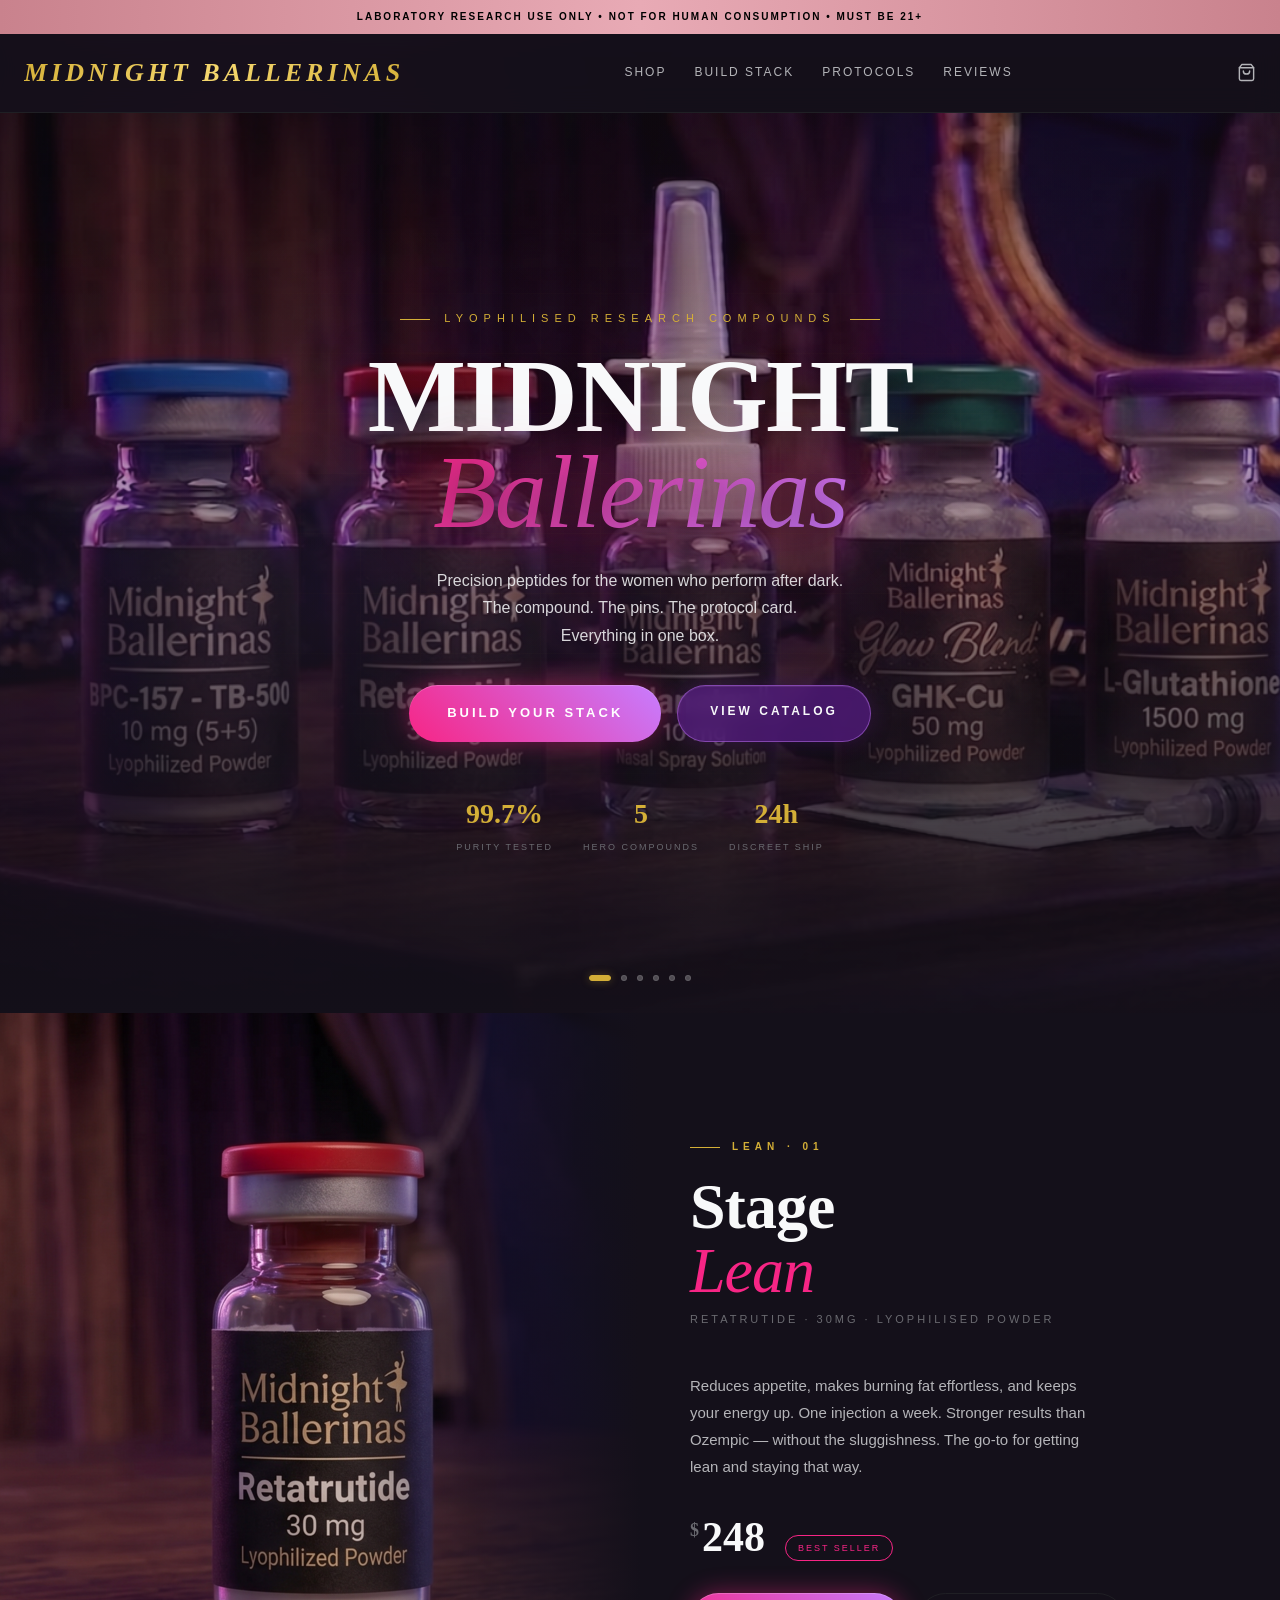
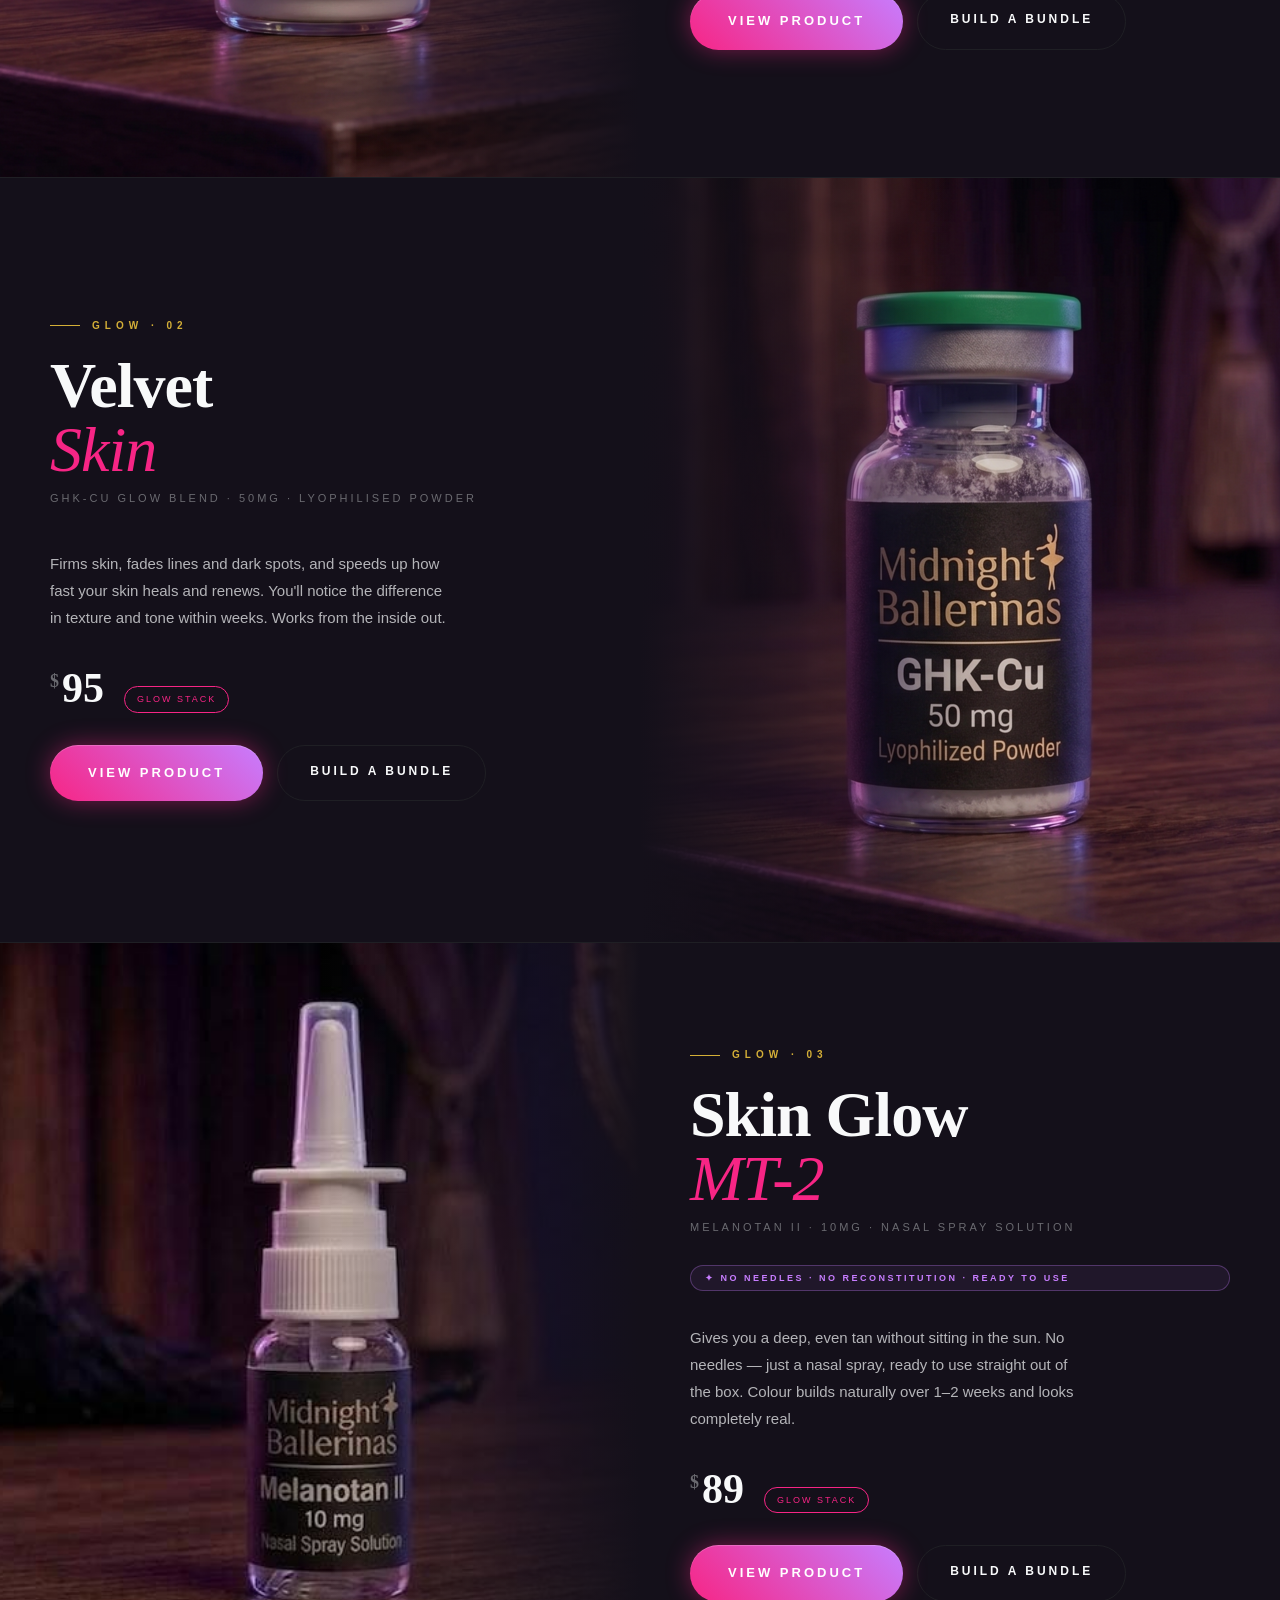
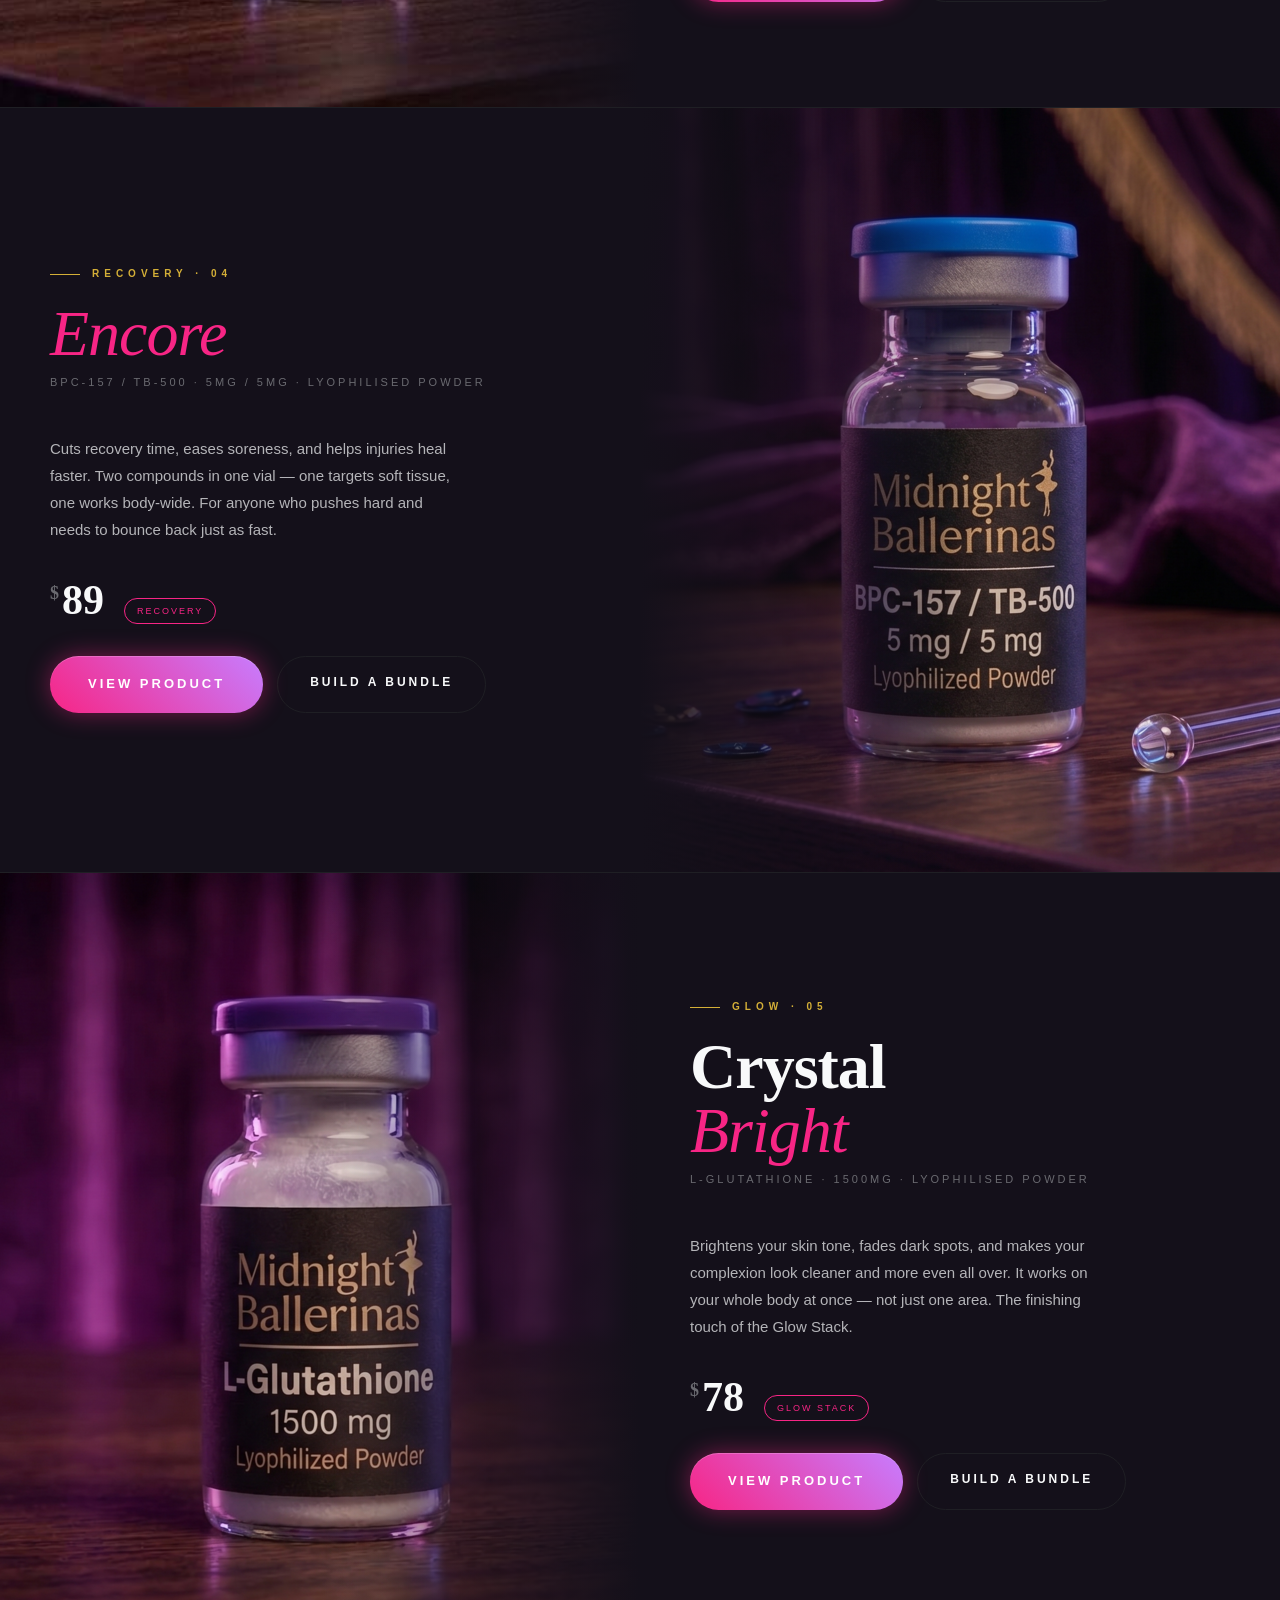
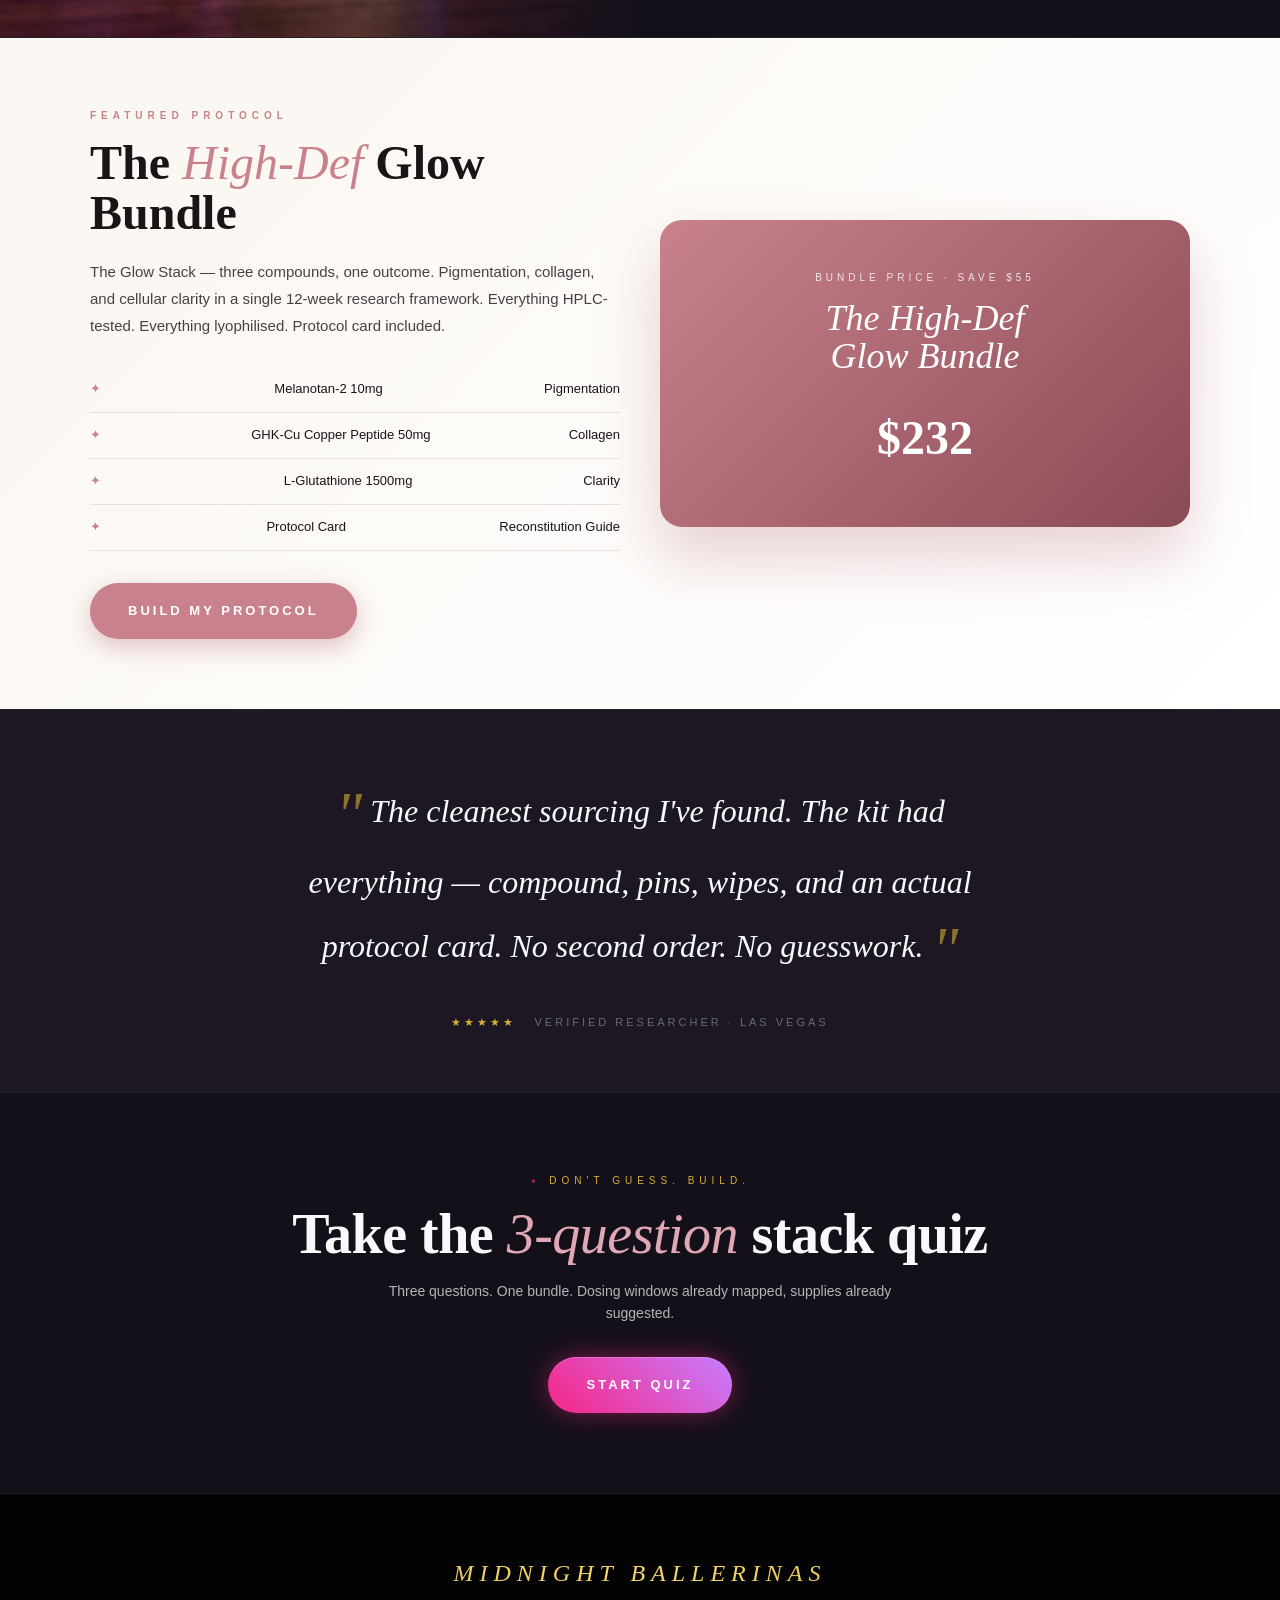
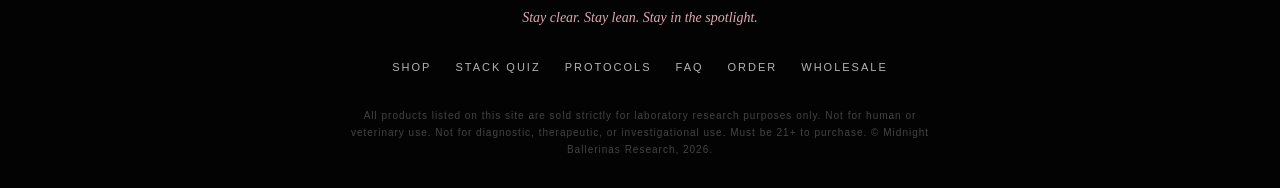
==== commit 3f66e010: "Simplify homepage product descriptions to plain English Removed all scientific terminology from cine" ====
--- a/index.html
+++ b/index.html
@@ -98,9 +98,9 @@
       <h2 class="cinema-name">Stage<br /><em>Lean</em></h2>
       <div class="cinema-compound">Retatrutide · 30mg · Lyophilised Powder</div>
       <p class="cinema-desc">
-        Triple-receptor agonist. The new gold standard in metabolic research.
-        Studied across GLP-1, GIP, and glucagon pathways — three mechanisms,
-        one vial. For performers preparing for season, residency, or the camera.
+        Reduces appetite, makes burning fat effortless, and keeps your energy up.
+        One injection a week. Stronger results than Ozempic — without the
+        sluggishness. The go-to for getting lean and staying that way.
       </p>
       <div class="cinema-price-row">
         <div class="cinema-price"><span class="currency">$</span>248</div>
@@ -125,10 +125,9 @@
       <h2 class="cinema-name">Velvet<br /><em>Skin</em></h2>
       <div class="cinema-compound">GHK-Cu Glow Blend · 50mg · Lyophilised Powder</div>
       <p class="cinema-desc">
-        Collagen synthesis. Dermal restoration. Wound-healing pathways.
-        GHK-Cu is the anchor of the Glow Stack — studied for its role
-        in skin regeneration and tissue remodelling at a cellular level.
-        Stage lighting hides nothing. This does.
+        Firms skin, fades lines and dark spots, and speeds up how fast
+        your skin heals and renews. You'll notice the difference in
+        texture and tone within weeks. Works from the inside out.
       </p>
       <div class="cinema-price-row">
         <div class="cinema-price"><span class="currency">$</span>95</div>
@@ -154,11 +153,10 @@
       <div class="cinema-compound">Melanotan II · 10mg · Nasal Spray Solution</div>
       <div class="cinema-spray-badge">✦ No Needles · No Reconstitution · Ready to Use</div>
       <p class="cinema-desc">
-        Melanotan-2 studied for melanocortin receptor action and
-        pigmentation depth — delivered pre-mixed, ready-to-use.
-        The only MT-2 nasal spray in the kit. Pairs with GHK-Cu
-        Glow Blend in the Glow Stack for compound effect under
-        stage and UV light.
+        Gives you a deep, even tan without sitting in the sun.
+        No needles — just a nasal spray, ready to use straight
+        out of the box. Colour builds naturally over 1–2 weeks
+        and looks completely real.
       </p>
       <div class="cinema-price-row">
         <div class="cinema-price"><span class="currency">$</span>89</div>
@@ -183,11 +181,10 @@
       <h2 class="cinema-name"><em>Encore</em></h2>
       <div class="cinema-compound">BPC-157 / TB-500 · 5mg / 5mg · Lyophilised Powder</div>
       <p class="cinema-desc">
-        Two recovery compounds. One vial. BPC-157 studied for soft-tissue
-        and gut healing pathways. TB-500 studied for systemic tissue repair
-        and flexibility. Stacked together for performers who push hard
-        and need the recovery to match the output.
-        The one you reach for after the lights come down.
+        Cuts recovery time, eases soreness, and helps injuries heal faster.
+        Two compounds in one vial — one targets soft tissue, one works
+        body-wide. For anyone who pushes hard and needs to bounce back
+        just as fast.
       </p>
       <div class="cinema-price-row">
         <div class="cinema-price"><span class="currency">$</span>89</div>
@@ -212,10 +209,10 @@
       <h2 class="cinema-name">Crystal<br /><em>Bright</em></h2>
       <div class="cinema-compound">L-Glutathione · 1500mg · Lyophilised Powder</div>
       <p class="cinema-desc">
-        The master antioxidant. Studied for cellular clarity, oxidative stress
-        reduction, and skin luminosity at a systemic level. Glutathione works
-        from the inside out — the compound that makes stage lighting work
-        for you, not against you. The finishing layer of the Glow Stack.
+        Brightens your skin tone, fades dark spots, and makes your
+        complexion look cleaner and more even all over. It works
+        on your whole body at once — not just one area. The finishing
+        touch of the Glow Stack.
       </p>
       <div class="cinema-price-row">
         <div class="cinema-price"><span class="currency">$</span>78</div>
--- a/style.css
+++ b/style.css
@@ -2752,3 +2752,229 @@
   .pp-buy-row { gap: 16px; }
   .pp-purity-strip { gap: 12px; font-size: 8px; }
 }
+
+/* ============================================
+   MOBILE — comprehensive fixes for small screens
+   ============================================ */
+
+/* ── Nav ── */
+@media (max-width: 600px) {
+  nav { padding: 14px 16px; gap: 0; }
+
+  .logo {
+    font-size: 16px;
+    letter-spacing: 1.5px;
+  }
+
+  #mobile-menu {
+    font-size: 10px;
+    padding: 6px 12px;
+    letter-spacing: 1.5px;
+  }
+
+  /* Nav links dropdown on mobile — full-width, stacked */
+  .nav-links {
+    position: absolute;
+    top: 100%;
+    left: 0;
+    right: 0;
+    flex-direction: column !important;
+    background: rgba(20, 16, 26, 0.98);
+    backdrop-filter: blur(20px);
+    -webkit-backdrop-filter: blur(20px);
+    border-bottom: 1px solid var(--border-subtle);
+    padding: 20px 24px;
+    gap: 18px;
+    z-index: 100;
+  }
+}
+
+/* ── Hero ── */
+@media (max-width: 600px) {
+  .hero-content-wrap { padding: 90px 20px 60px; }
+
+  .hero-stats {
+    gap: 16px;
+    flex-wrap: wrap;
+    justify-content: center;
+  }
+  .hero-stat-num { font-size: 22px; }
+  .hero-stat-label { font-size: 8px; }
+
+  .hero p.lede { font-size: 14px; }
+
+  /* Hero buttons side by side */
+  .hero-content-wrap > div { gap: 10px; }
+  .btn-neon, .btn-ghost {
+    padding: 14px 24px;
+    font-size: 11px;
+    letter-spacing: 2px;
+  }
+}
+
+/* ── Sections / general spacing ── */
+@media (max-width: 600px) {
+  .section { padding: 48px 16px; }
+  .section-title { font-size: clamp(1.7rem, 7vw, 2.5rem); }
+}
+
+/* ── Shop — filter pills & product grid ── */
+@media (max-width: 600px) {
+  .filter-pills { padding: 0 16px 8px; gap: 6px; }
+  .filter-pill { padding: 8px 14px; font-size: 10px; }
+
+  /* 2-col grid — tighter */
+  .product-grid { gap: 10px; padding: 0 16px; }
+
+  .product-card {
+    padding: 14px 12px;
+    min-height: unset;
+    border-radius: var(--radius-sm);
+  }
+  .product-img {
+    margin: -14px -12px 14px;
+    aspect-ratio: 3/2;
+  }
+  .product-tag { font-size: 8px; margin-bottom: 8px; }
+  .product-name { font-size: 11.5px; letter-spacing: 1px; }
+  .product-desc { font-size: 11px; line-height: 1.5; margin-bottom: 14px; }
+  .product-badge-spray,
+  .product-badge-dual { font-size: 8px; padding: 3px 8px; }
+
+  /* Stack price + button vertically so nothing overflows */
+  .product-meta {
+    flex-direction: column;
+    align-items: flex-start;
+    gap: 10px;
+    padding-top: 12px;
+  }
+  .product-price { font-size: 18px; }
+  .product-add-btn {
+    width: 100%;
+    text-align: center;
+    padding: 10px 12px;
+    font-size: 9px;
+  }
+}
+
+/* ── Cart page ── */
+@media (max-width: 600px) {
+  .cart-wrap { padding: 0 16px 60px; }
+
+  .cart-panel { padding: 18px 14px; }
+  .cart-panel-label { font-size: 8px; }
+
+  /* On very small screens wrap the row so stepper sits below name */
+  .cart-row { flex-wrap: wrap; gap: 10px; }
+  .cart-row-info { flex-basis: calc(100% - 48px); } /* full width minus dot + remove */
+  .cart-row-dot { align-self: flex-start; margin-top: 3px; }
+  .cart-row-stepper {
+    order: 4;
+    flex-basis: 100%;
+    justify-content: flex-start;
+    padding: 4px 10px;
+  }
+  .cart-step-val { font-size: 12px; }
+  .cart-row-price { display: none; } /* already hidden at 480, keep it */
+  .cart-row-remove { order: 3; align-self: flex-start; margin-top: 2px; }
+
+  .cart-summary-col { width: 100%; }
+  .cart-summary-total-amount { font-size: 24px; }
+}
+
+/* ── Product detail page ── */
+@media (max-width: 600px) {
+  .pp-breadcrumb { padding: 14px 16px; font-size: 10px; }
+
+  .pp-hero {
+    flex-direction: column;
+    gap: 24px;
+    padding: 0 16px 48px;
+  }
+  .pp-img-col { position: static; width: 100%; }
+  .pp-img-wrap { aspect-ratio: 4/3; }
+
+  .pp-headline { font-size: clamp(28px, 9vw, 44px); }
+  .pp-tagline { font-size: 14px; }
+  .pp-desc { font-size: 13px; }
+
+  /* Buy row — wrap so price sits above stepper */
+  .pp-buy-row {
+    flex-wrap: wrap;
+    gap: 12px;
+    align-items: center;
+  }
+  .pp-price { font-size: 40px; }
+  .pp-qty-wrap { padding: 8px 16px; }
+
+  .pp-purity-strip {
+    flex-wrap: wrap;
+    gap: 10px;
+    justify-content: center;
+    font-size: 8px;
+  }
+
+  .pp-stacks-grid { grid-template-columns: 1fr; }
+  .pp-stack-card-img { height: 160px; }
+}
+
+/* ── Checkout page ── */
+@media (max-width: 600px) {
+  .co-hero { padding: 48px 16px 28px; }
+  .co-hero-title { font-size: clamp(26px, 8vw, 42px); }
+
+  .co-layout {
+    flex-direction: column;
+    padding: 0 16px 60px;
+    gap: 20px;
+  }
+  .co-right { width: 100%; position: static; }
+  .co-panel { padding: 18px 16px; border-radius: var(--radius-md); }
+  .co-form-grid { grid-template-columns: 1fr; }
+  .co-field-full { grid-column: 1; }
+
+  .co-order-line { padding: 10px 8px; gap: 10px; }
+  .co-order-line-qty,
+  .co-order-line-price { font-size: 12px; }
+  .co-order-total-amount { font-size: 20px; }
+
+  .co-summary-wrap { padding: 18px; }
+  .co-summary-total-amount { font-size: 24px; }
+  .co-wa-btn { font-size: 12px; padding: 15px 20px; }
+}
+
+/* ── Quiz ── */
+@media (max-width: 600px) {
+  .quiz-shell { margin: 32px auto; padding: 0 16px; }
+  .quiz-container { padding: 24px 18px; }
+  .quiz-question { font-size: 22px; }
+  .quiz-option { padding: 14px 16px; font-size: 13px; }
+  .quiz-result { padding: 24px 18px; }
+  .quiz-result-name { font-size: 26px; }
+}
+
+/* ── Protocols page ── */
+@media (max-width: 600px) {
+  .protocol-hero { padding: 70px 16px 40px; }
+  .protocol-grid { padding: 24px 16px 60px; gap: 20px; }
+  .protocol-card { padding: 24px 20px; }
+  .protocol-card-num { font-size: 48px; }
+  .timeline-row { grid-template-columns: 70px 1fr; gap: 14px; }
+  .timeline-time { font-size: 15px; }
+  .protocol-timeline { padding: 0 16px; }
+}
+
+/* ── Very small screens (iPhone SE, 375px) ── */
+@media (max-width: 380px) {
+  .logo { font-size: 14px; letter-spacing: 1px; }
+
+  nav { padding: 12px 14px; }
+
+  .product-grid { gap: 8px; padding: 0 12px; }
+  .product-card { padding: 12px 10px; }
+  .product-img { margin: -12px -10px 12px; }
+  .product-name { font-size: 10.5px; }
+
+  .pp-price { font-size: 34px; }
+  .co-hero-title { font-size: 26px; }
+}
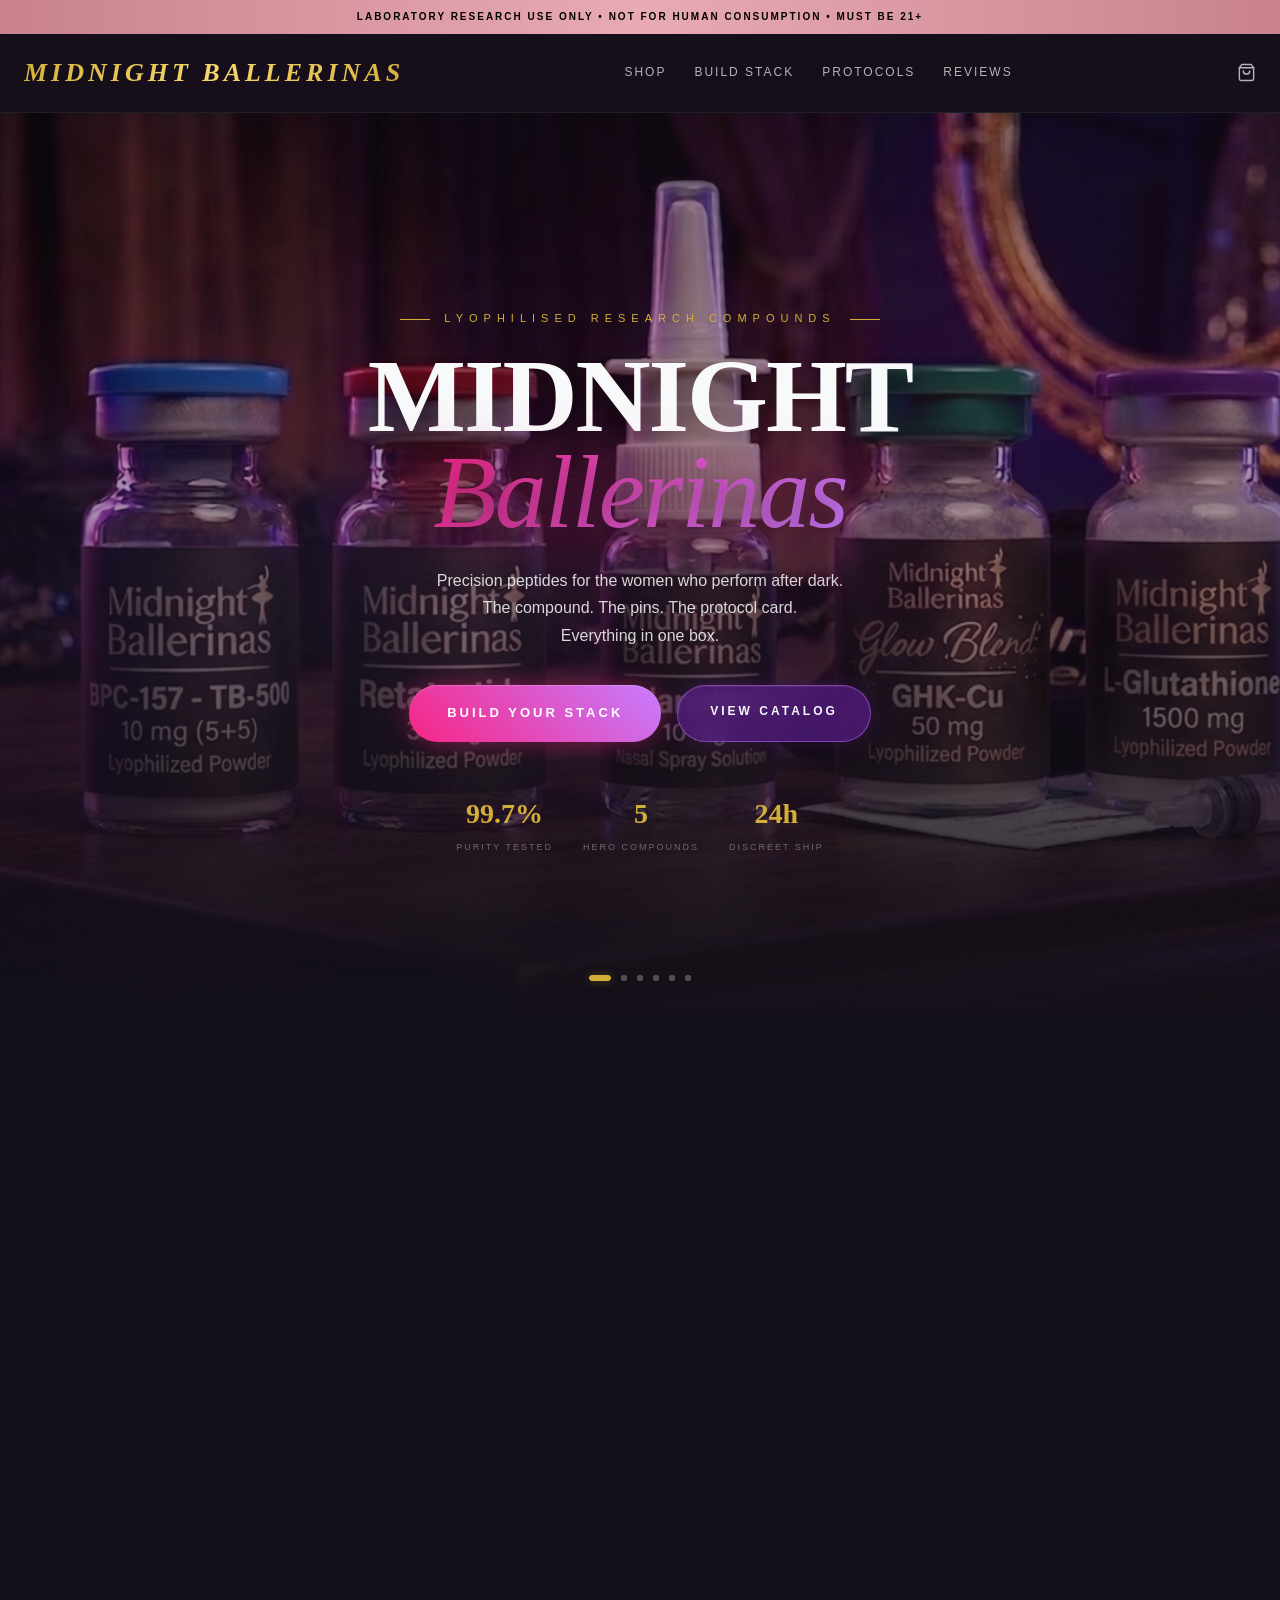
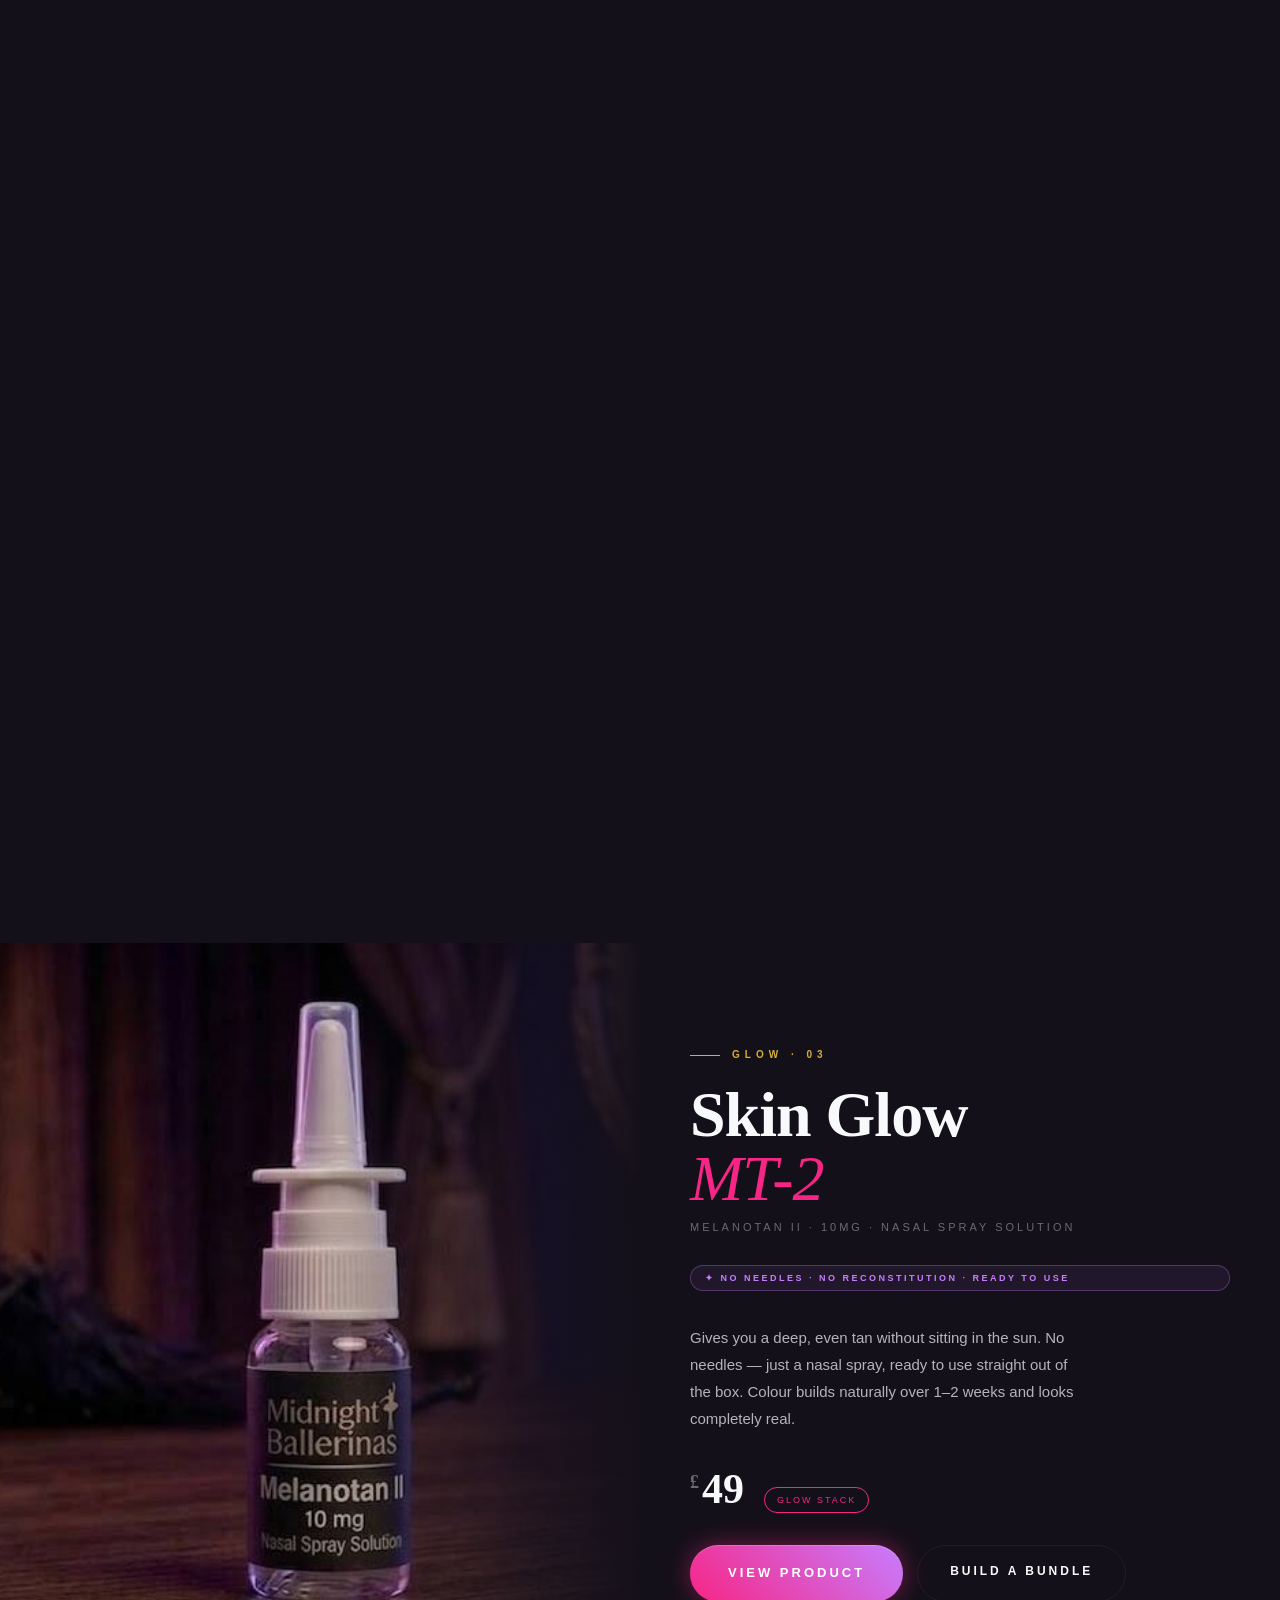
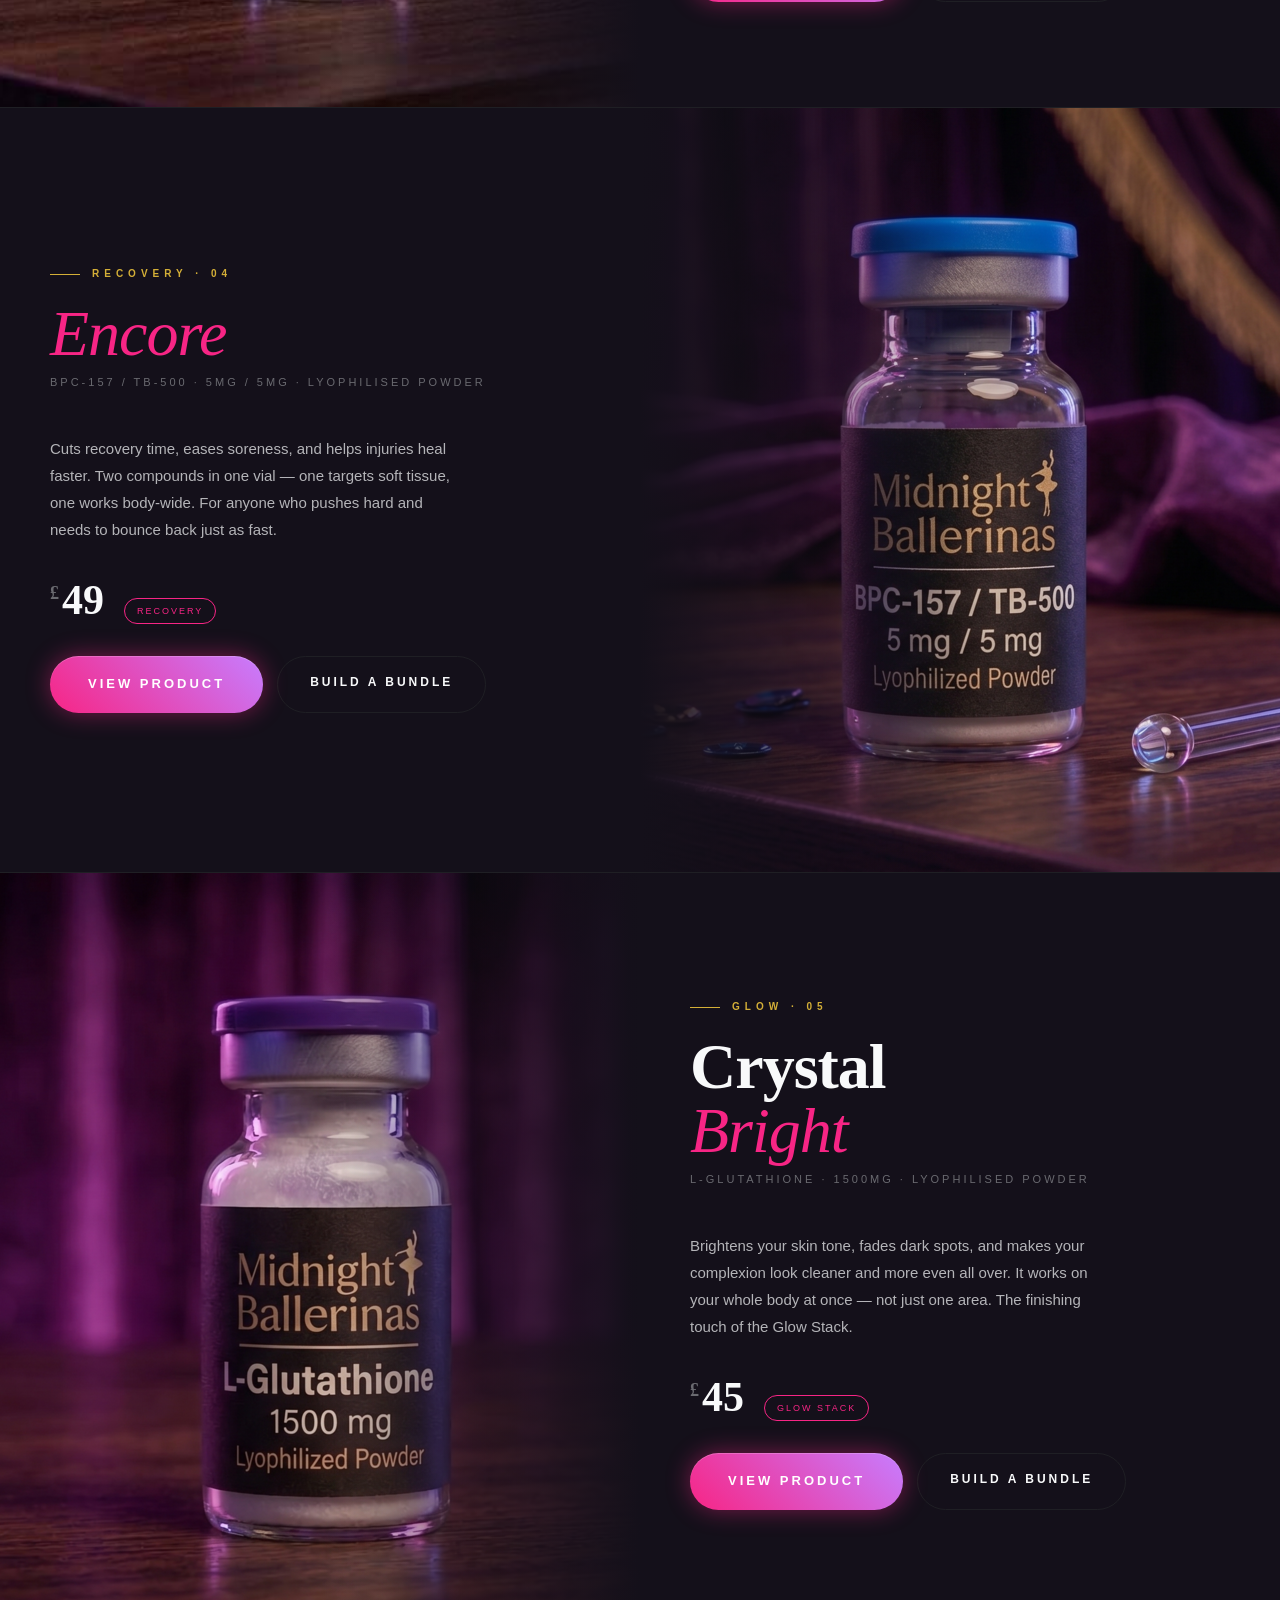
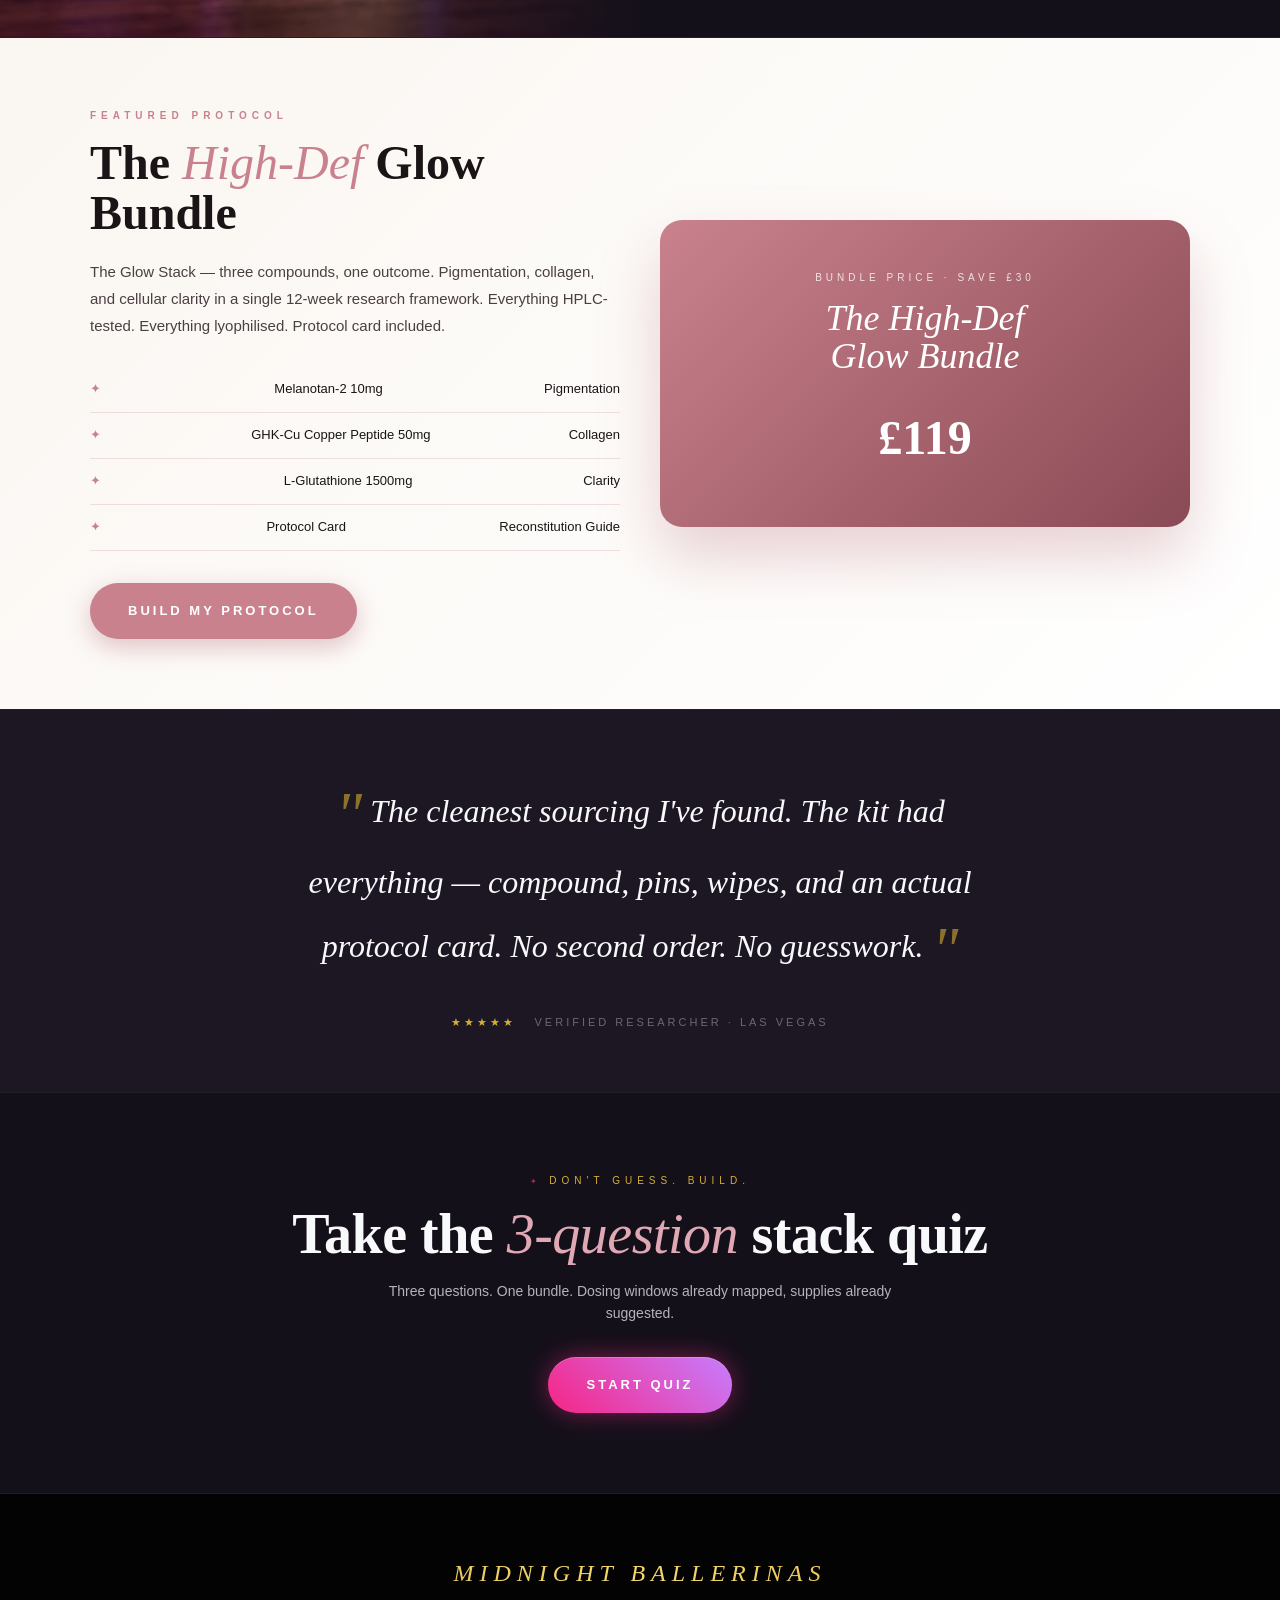
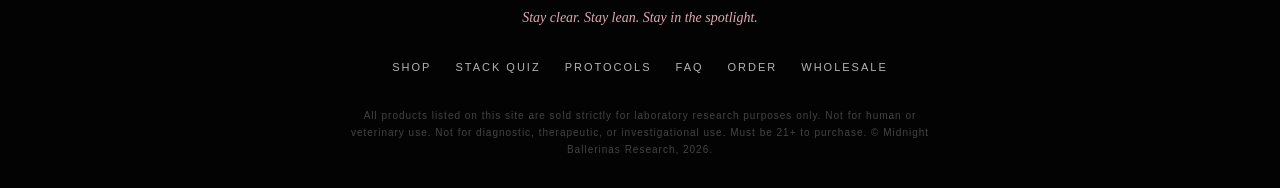
==== commit 726215cc: "Switch to GBP with competitive UK market pricing All prices converted from USD to GBP across every p" ====
--- a/index.html
+++ b/index.html
@@ -103,7 +103,7 @@
         sluggishness. The go-to for getting lean and staying that way.
       </p>
       <div class="cinema-price-row">
-        <div class="cinema-price"><span class="currency">$</span>248</div>
+        <div class="cinema-price"><span class="currency">£</span>165</div>
         <div class="cinema-badge">Best Seller</div>
       </div>
       <div class="cinema-actions">
@@ -130,7 +130,7 @@
         texture and tone within weeks. Works from the inside out.
       </p>
       <div class="cinema-price-row">
-        <div class="cinema-price"><span class="currency">$</span>95</div>
+        <div class="cinema-price"><span class="currency">£</span>55</div>
         <div class="cinema-badge">Glow Stack</div>
       </div>
       <div class="cinema-actions">
@@ -159,7 +159,7 @@
         and looks completely real.
       </p>
       <div class="cinema-price-row">
-        <div class="cinema-price"><span class="currency">$</span>89</div>
+        <div class="cinema-price"><span class="currency">£</span>49</div>
         <div class="cinema-badge">Glow Stack</div>
       </div>
       <div class="cinema-actions">
@@ -187,7 +187,7 @@
         just as fast.
       </p>
       <div class="cinema-price-row">
-        <div class="cinema-price"><span class="currency">$</span>89</div>
+        <div class="cinema-price"><span class="currency">£</span>49</div>
         <div class="cinema-badge">Recovery</div>
       </div>
       <div class="cinema-actions">
@@ -215,7 +215,7 @@
         touch of the Glow Stack.
       </p>
       <div class="cinema-price-row">
-        <div class="cinema-price"><span class="currency">$</span>78</div>
+        <div class="cinema-price"><span class="currency">£</span>45</div>
         <div class="cinema-badge">Glow Stack</div>
       </div>
       <div class="cinema-actions">
@@ -245,9 +245,9 @@
         <a href="quiz.html" class="btn-rosegold">Build My Protocol</a>
       </div>
       <div class="bundle-feature-card">
-        <div class="bundle-feature-card-tag">Bundle Price · Save $55</div>
+        <div class="bundle-feature-card-tag">Bundle Price · Save £30</div>
         <div class="bundle-feature-card-name">The High-Def<br />Glow Bundle</div>
-        <div class="bundle-feature-card-price">$232</div>
+        <div class="bundle-feature-card-price">£119</div>
       </div>
     </div>
   </section>
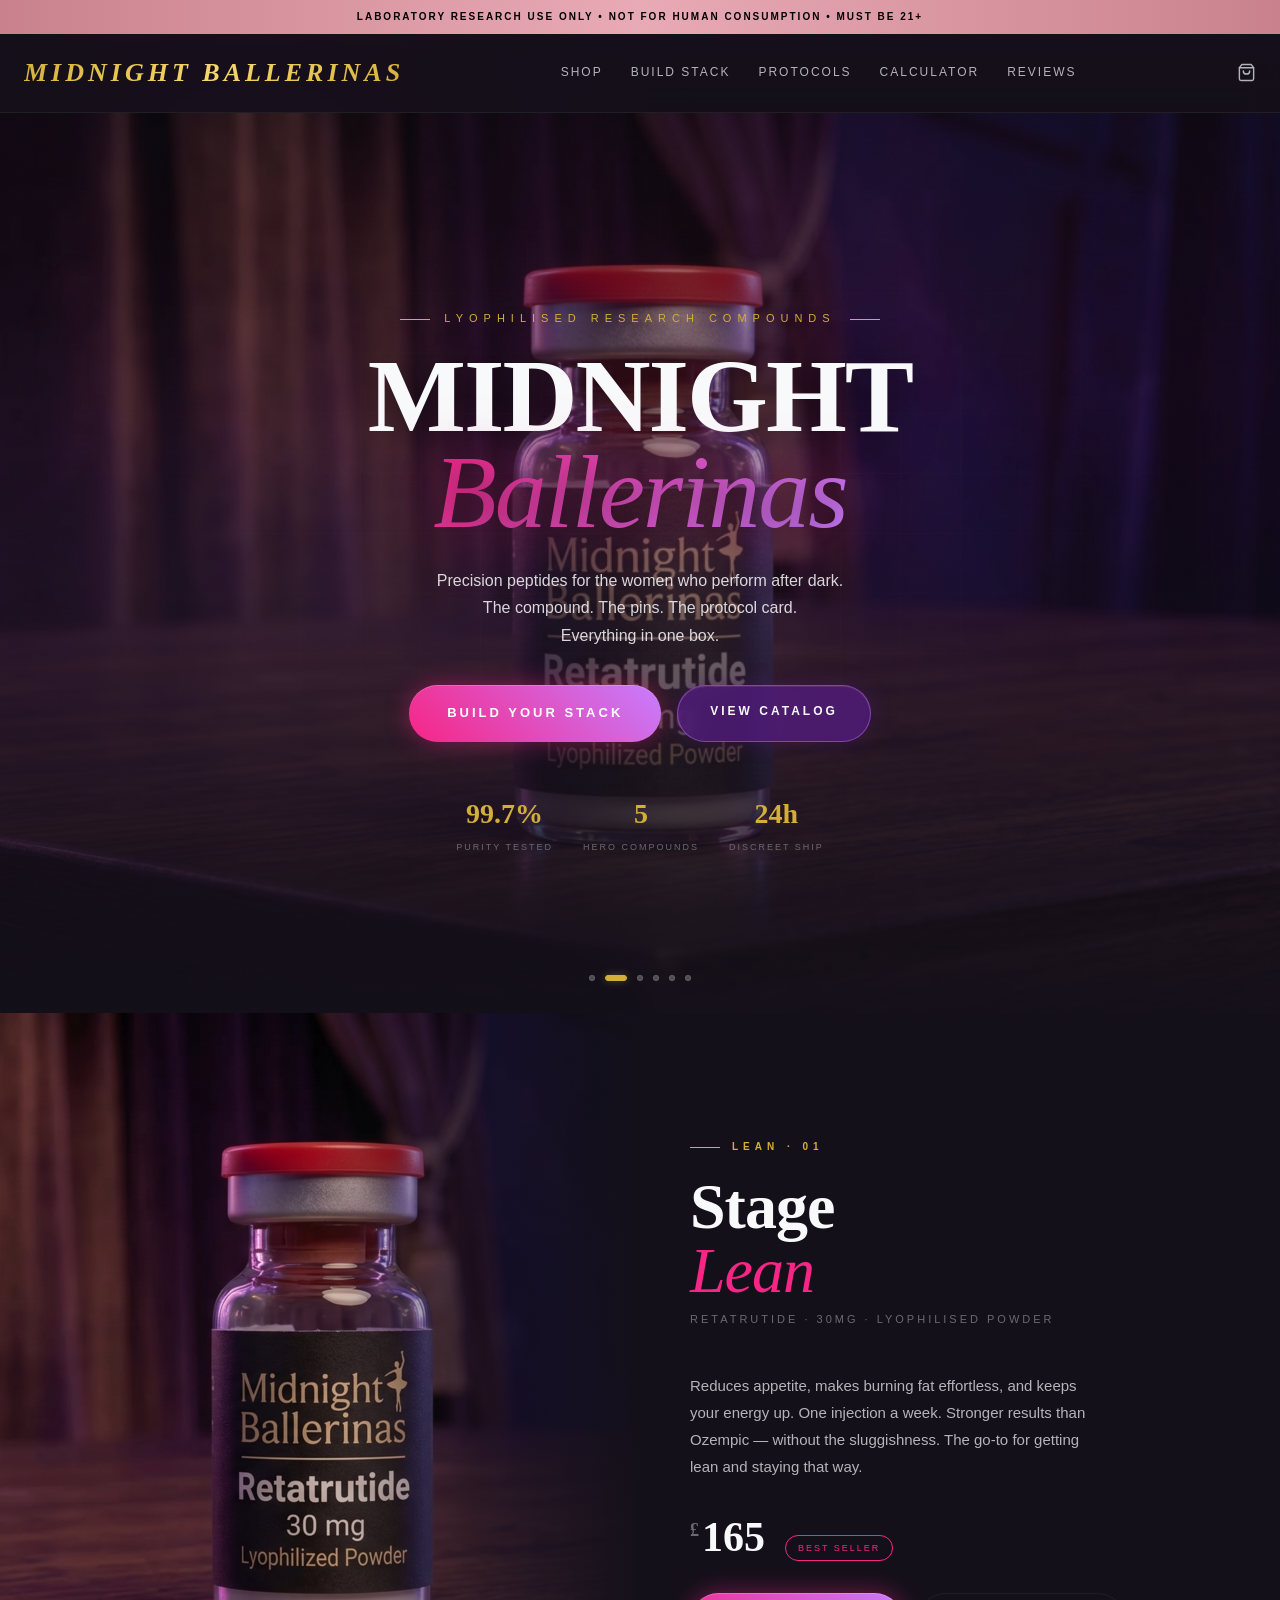
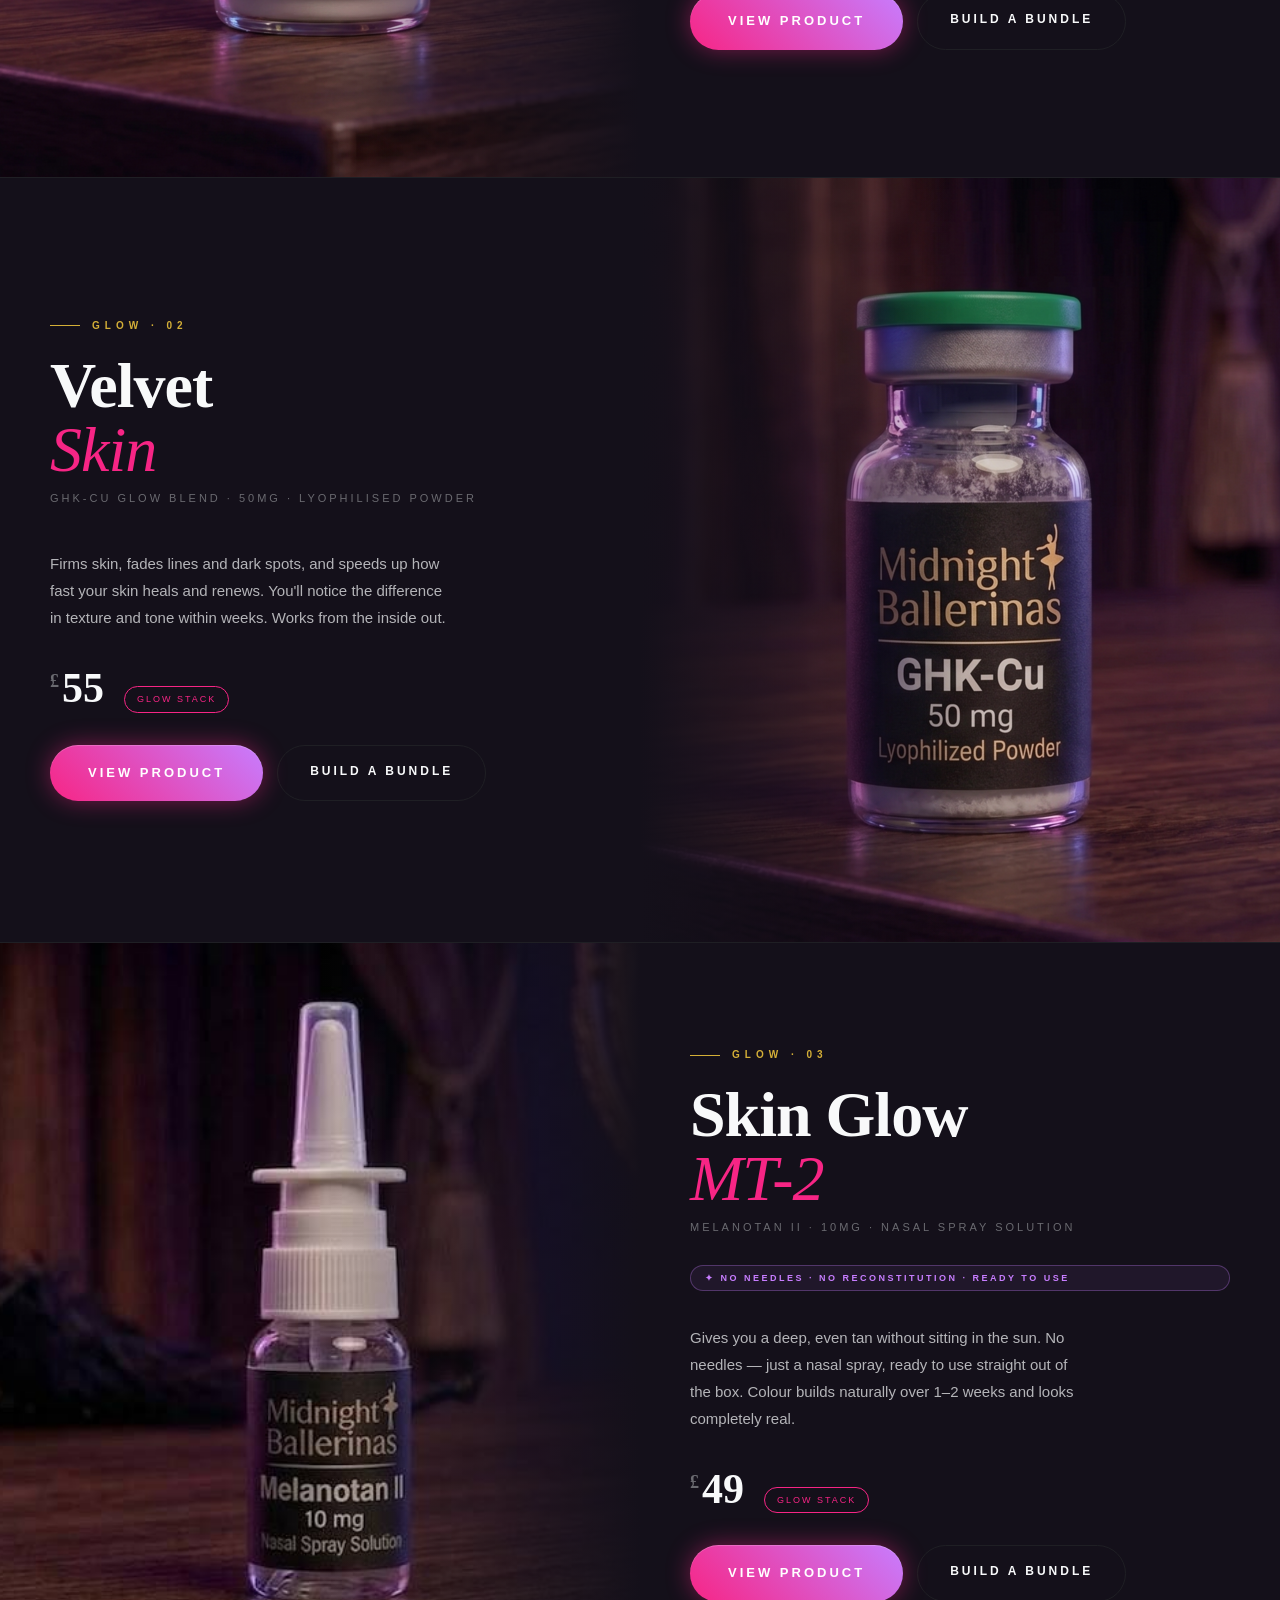
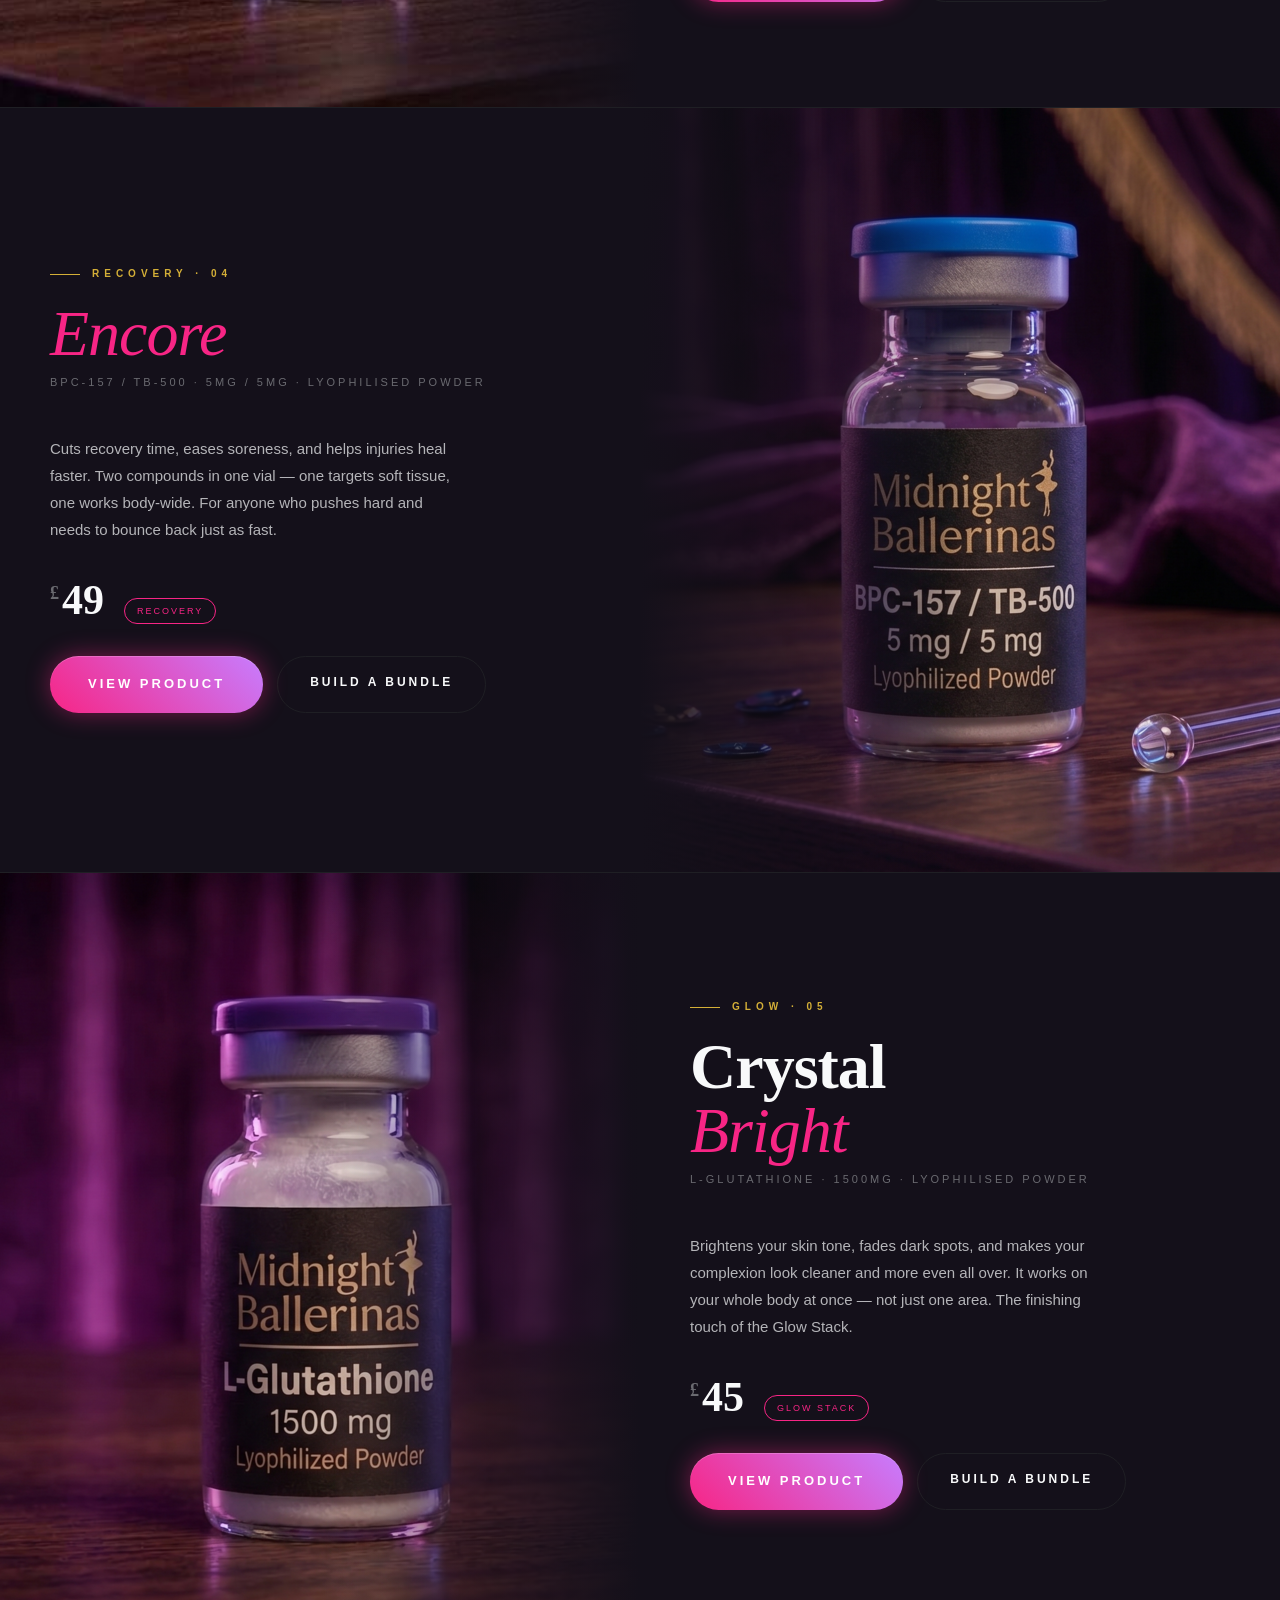
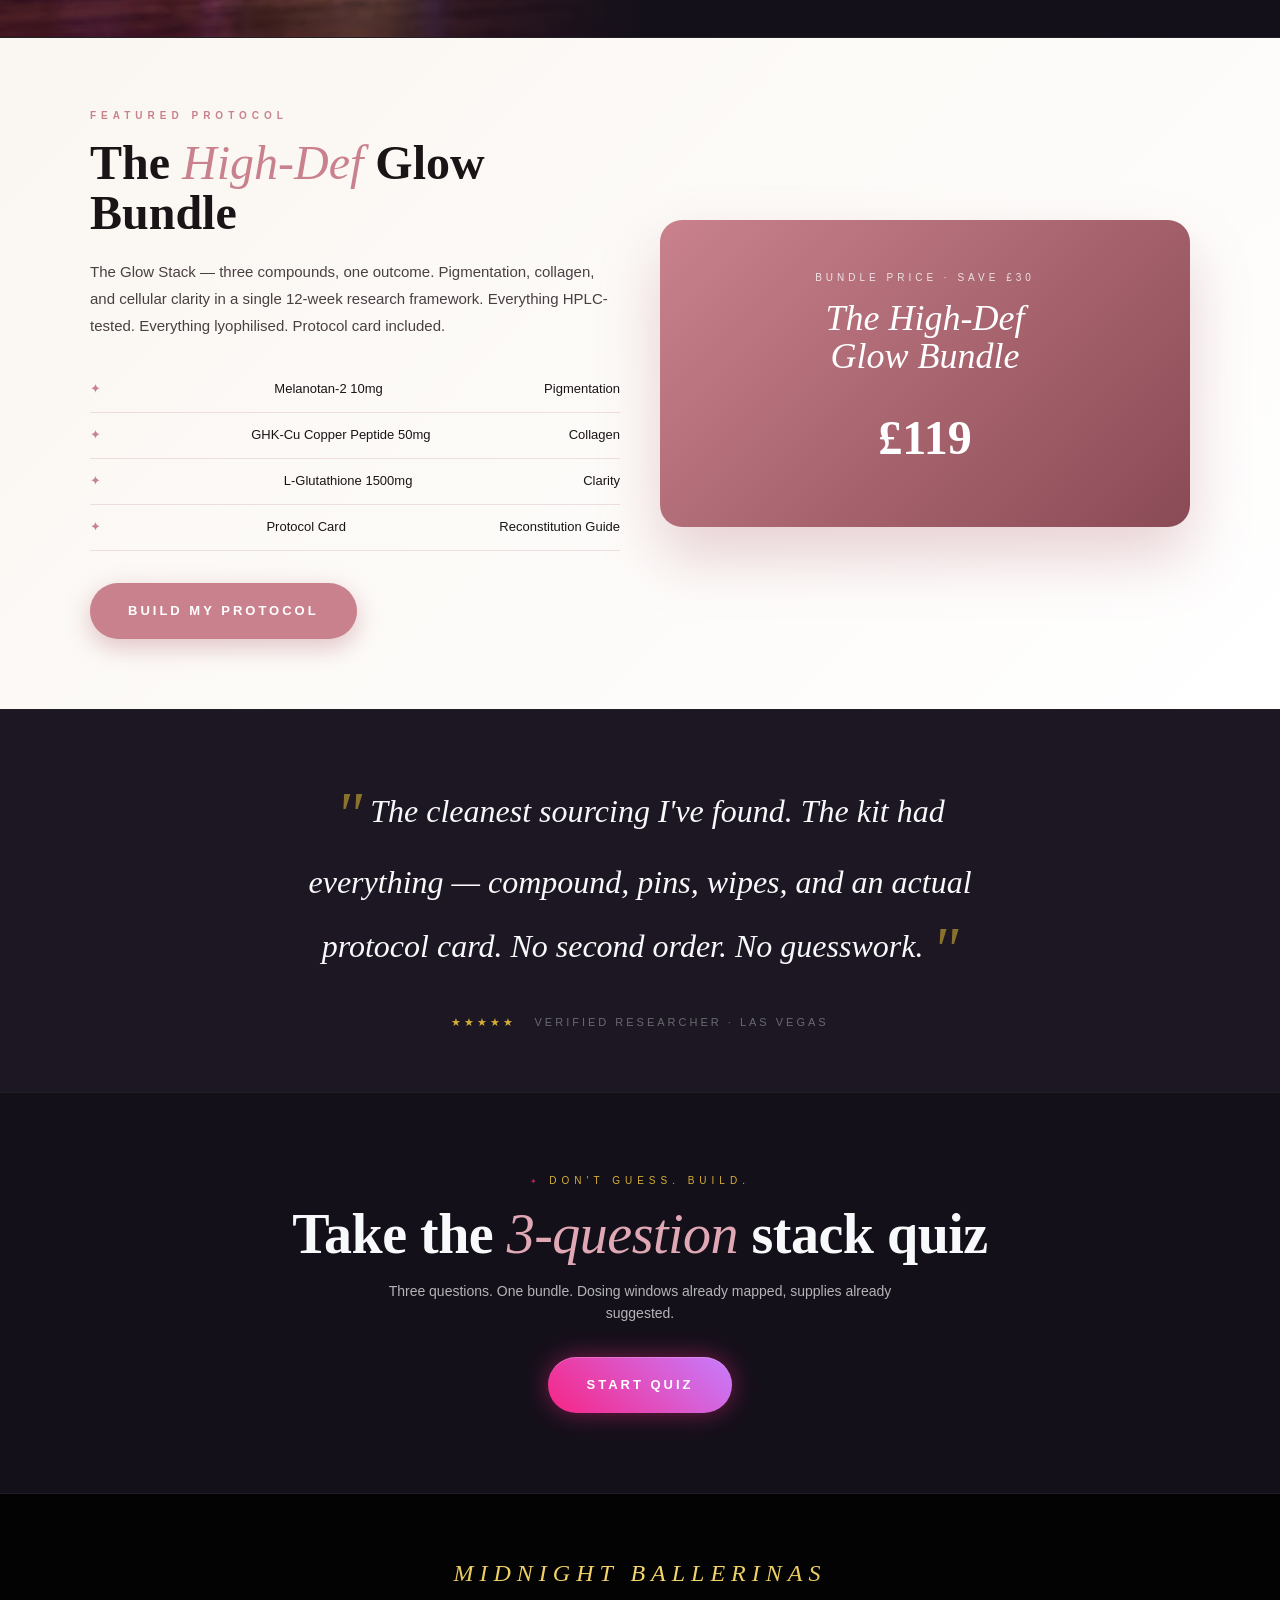
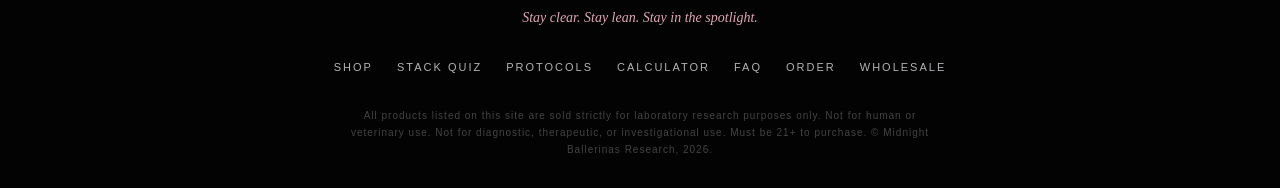
==== commit 2b7457a1: "Link peptide calculator from the homepage" ====
--- a/index.html
+++ b/index.html
@@ -18,6 +18,7 @@
       <a href="shop.html">Shop</a>
       <a href="quiz.html">Build Stack</a>
       <a href="protocols.html">Protocols</a>
+      <a href="calculator.html">Calculator</a>
       <a href="#proof">Reviews</a>
     </div>
     <a href="cart.html" class="nav-cart" aria-label="Basket">
@@ -283,6 +284,7 @@
       <a href="shop.html">Shop</a>
       <a href="quiz.html">Stack Quiz</a>
       <a href="protocols.html">Protocols</a>
+      <a href="calculator.html">Calculator</a>
       <a href="faq.html">FAQ</a>
       <a href="checkout.html">Order</a>
       <a href="#">Wholesale</a>
--- a/style.css
+++ b/style.css
@@ -2021,6 +2021,56 @@
   line-height: 1.5;
 }
 
+/* Discount code input */
+.co-discount-wrap {
+  display: flex;
+  gap: 8px;
+  margin-bottom: 8px;
+  margin-top: 4px;
+}
+.co-discount-input {
+  flex: 1;
+  font-size: 13px;
+  padding: 11px 14px;
+  letter-spacing: 1px;
+  text-transform: uppercase;
+}
+.co-discount-btn {
+  background: transparent;
+  border: 1px solid var(--border-subtle);
+  border-radius: var(--radius-sm);
+  color: var(--gold);
+  font-family: var(--font-sans);
+  font-size: 11px;
+  font-weight: 700;
+  letter-spacing: 1.5px;
+  text-transform: uppercase;
+  padding: 11px 16px;
+  cursor: pointer;
+  white-space: nowrap;
+  transition: all 0.25s ease;
+}
+.co-discount-btn:hover:not(:disabled) {
+  border-color: var(--gold);
+  background: rgba(212,175,55,0.08);
+}
+.co-discount-msg {
+  font-size: 12px;
+  padding: 8px 12px;
+  border-radius: var(--radius-sm);
+  margin-bottom: 12px;
+}
+.co-discount-msg--success {
+  color: #25D366;
+  background: rgba(37,211,102,0.07);
+  border: 1px solid rgba(37,211,102,0.25);
+}
+.co-discount-msg--error {
+  color: var(--neon-pink-soft);
+  background: rgba(247,37,133,0.07);
+  border: 1px solid rgba(247,37,133,0.2);
+}
+
 /* Legal fine print */
 .co-legal {
   color: var(--text-muted);
